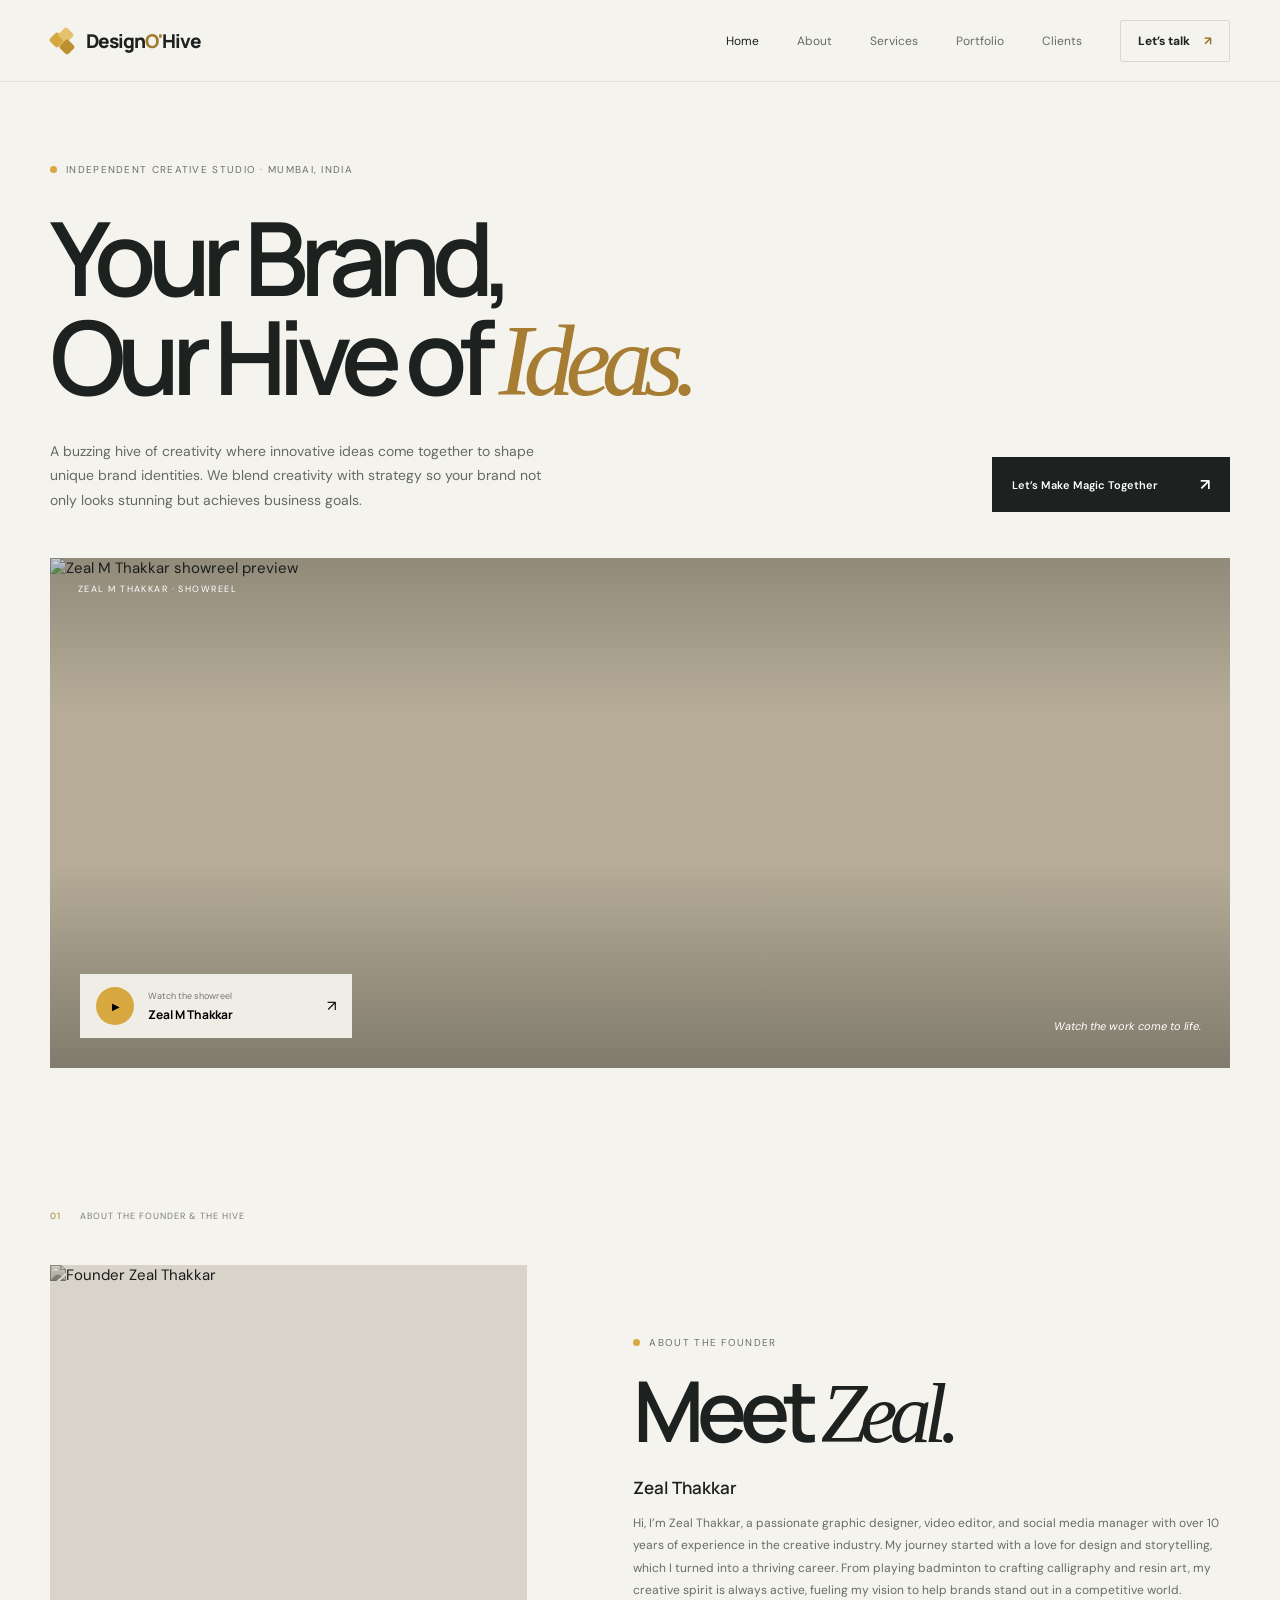
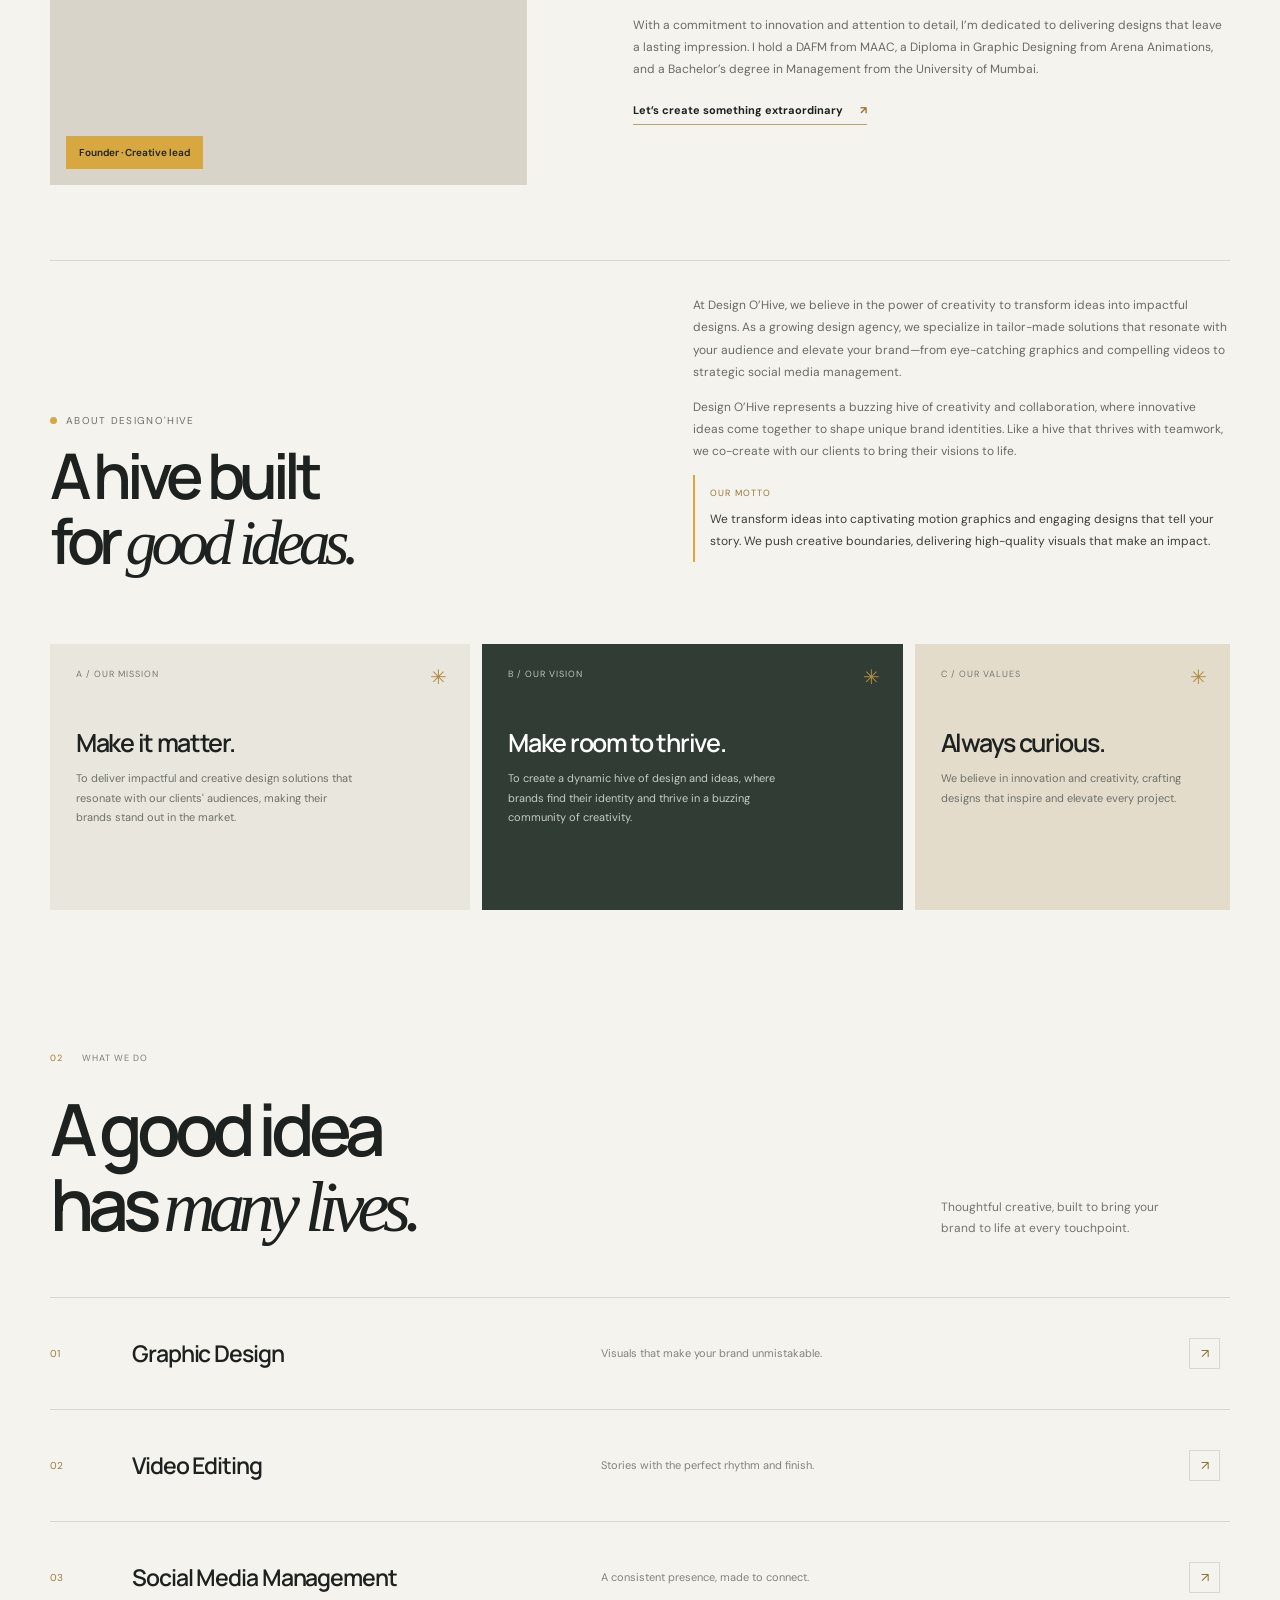
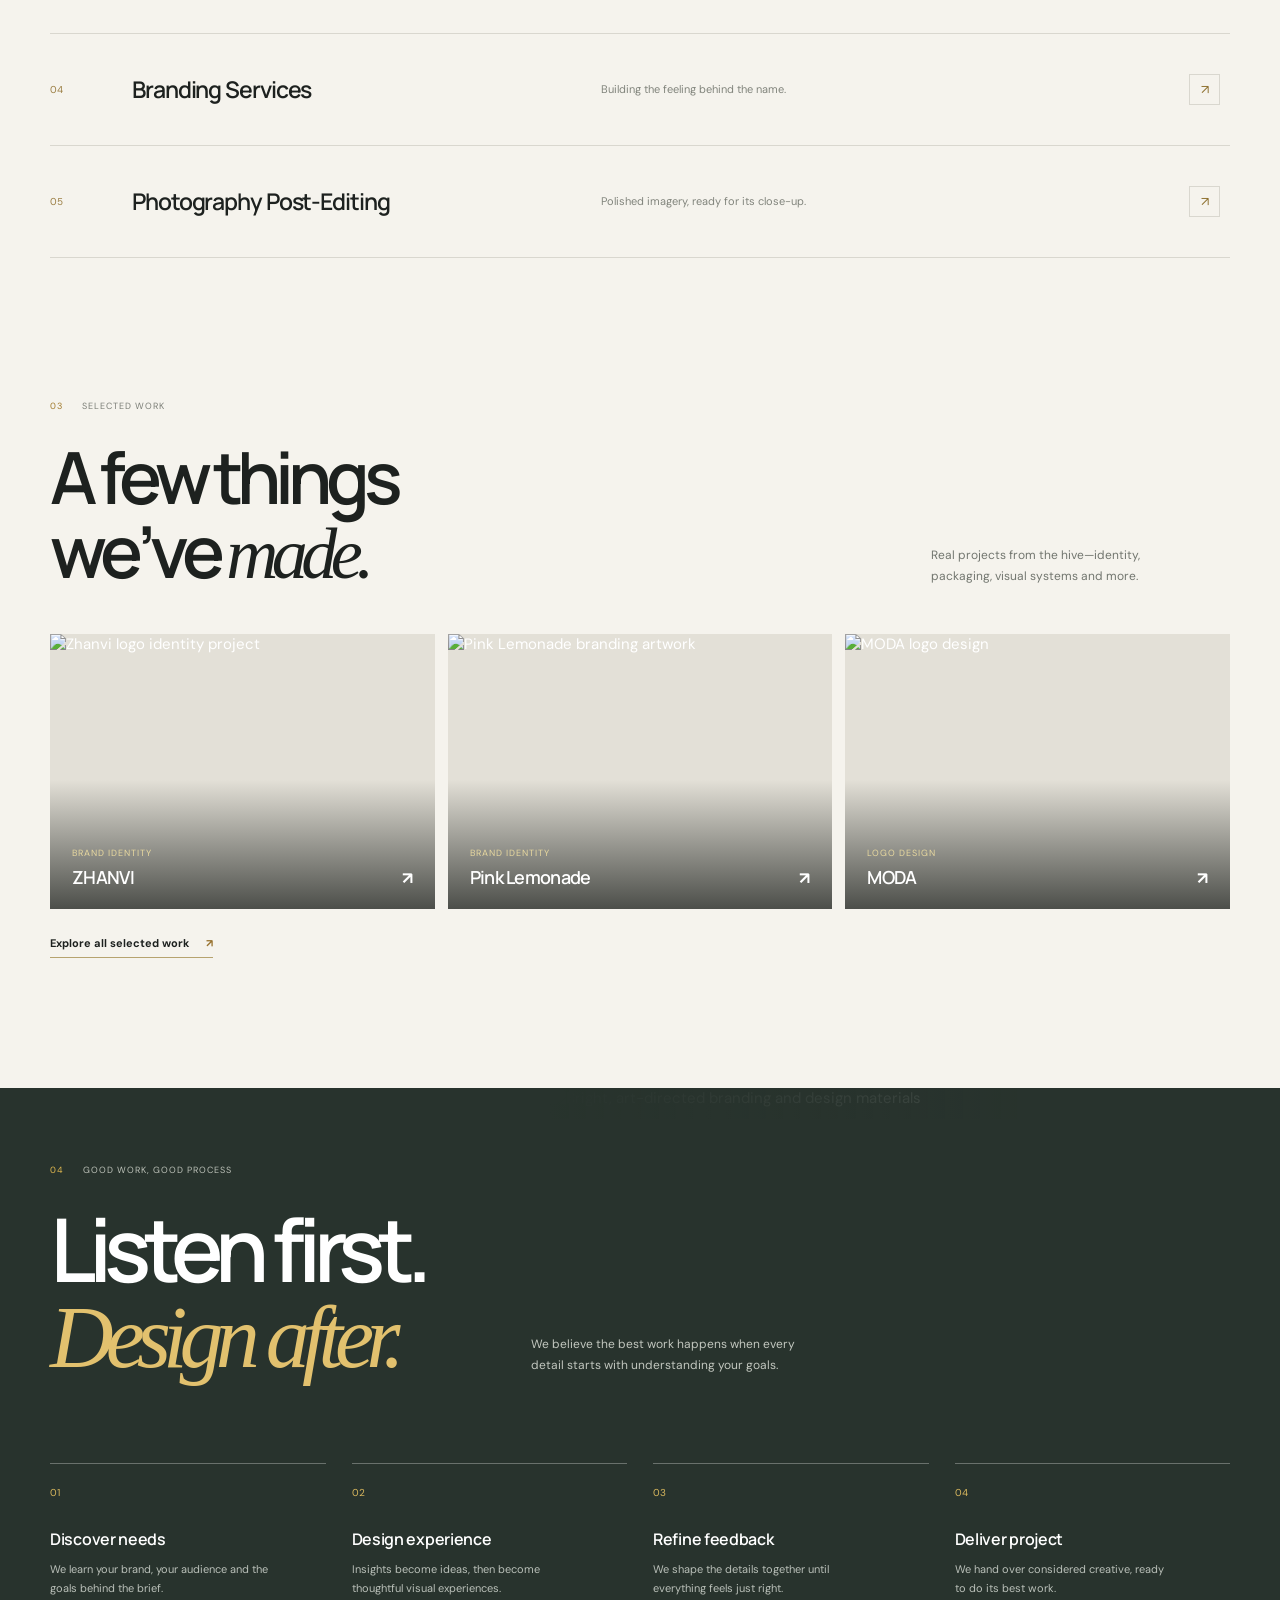
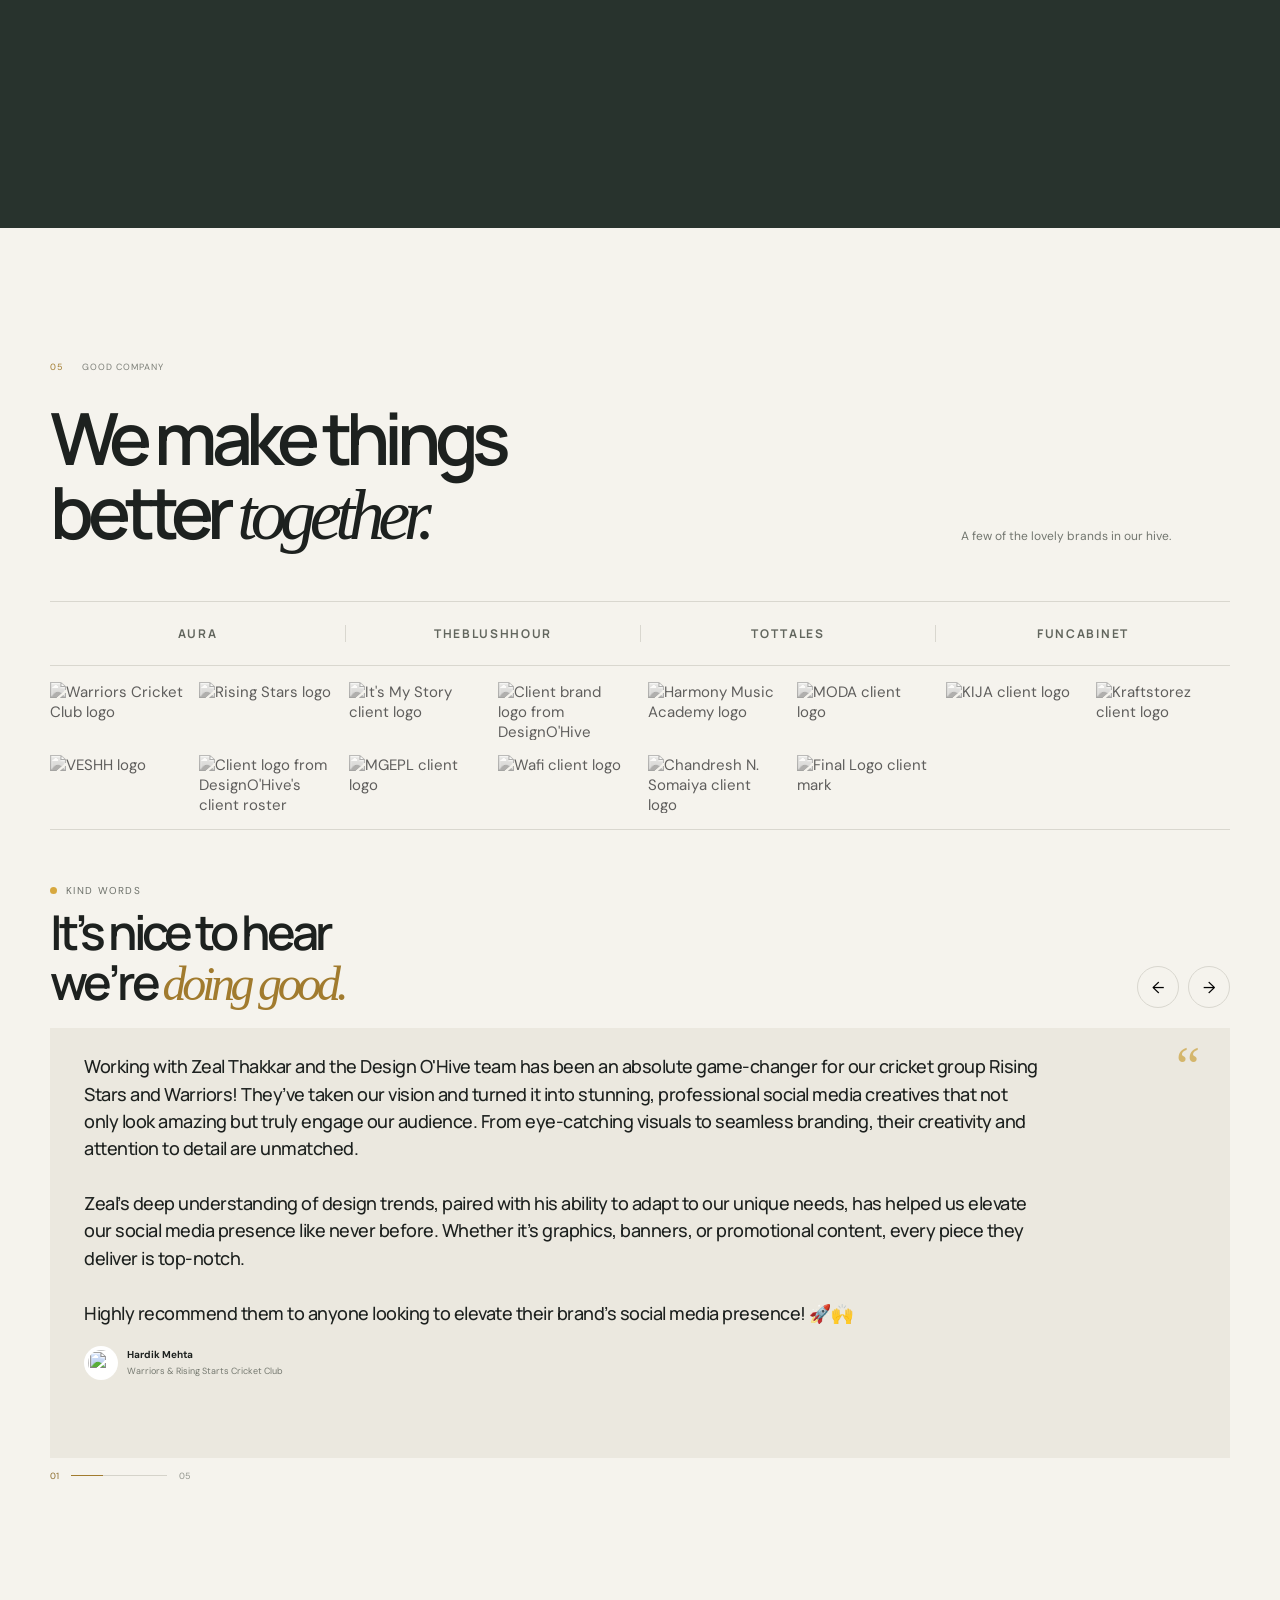
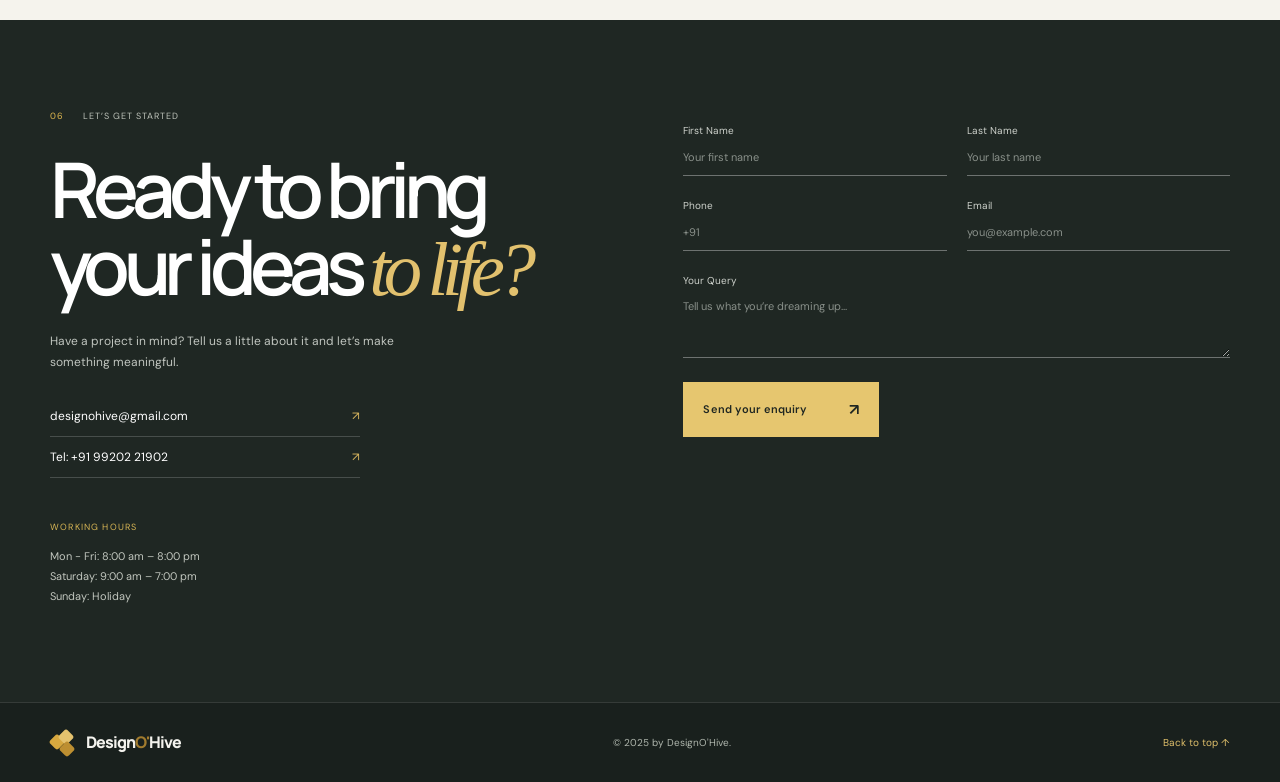
==== index.html @ 172c0bbe "Build Design O'Hive studio website" ====
<!doctype html>
<html lang="en">
  <head>
    <meta charset="UTF-8" />
    <meta name="viewport" content="width=device-width, initial-scale=1.0" />
    <meta name="referrer" content="strict-origin-when-cross-origin" />
    <meta name="theme-color" content="#f5f3ed" />
    <meta name="description" content="DesignO'Hive is a creative studio shaping distinctive brands through thoughtful design, content and strategy." />
    <title>DesignO'Hive — Your Brand, Our Hive of Ideas</title>
    <link rel="preconnect" href="https://fonts.googleapis.com" />
    <link rel="preconnect" href="https://fonts.gstatic.com" crossorigin />
    <link href="https://fonts.googleapis.com/css2?family=DM+Sans:wght@400;500;600;700&family=Manrope:wght@400;500;600;700;800&display=swap" rel="stylesheet" />
    <link rel="stylesheet" href="styles.css" />
  </head>
  <body>
    <header class="site-header" id="top">
      <a class="brand" href="#home" aria-label="Design O'Hive home">
        <span class="brand-mark" aria-hidden="true"><i></i><i></i><i></i></span>
        <span>Design<span class="brand-apostrophe">O'</span>Hive</span>
      </a>
      <button class="menu-toggle" aria-label="Open navigation" aria-expanded="false" aria-controls="main-nav"><span></span><span></span></button>
      <nav id="main-nav" class="main-nav" aria-label="Main navigation">
        <a href="#home" class="nav-link active">Home</a>
        <a href="#about" class="nav-link">About</a>
        <a href="#services" class="nav-link">Services</a>
        <a href="#portfolio" class="nav-link">Portfolio</a>
        <a href="#clients" class="nav-link">Clients</a>
        <a href="#contact" class="nav-contact">Let’s talk <span>↗</span></a>
      </nav>
    </header>

    <main>
      <section class="hero section-wrap" id="home">
        <div class="hero-copy reveal">
          <p class="eyebrow"><span class="eyebrow-dot"></span> Independent creative studio · Mumbai, India</p>
          <h1>Your Brand,<br />Our Hive of <em>Ideas.</em></h1>
          <div class="hero-bottom">
            <p class="hero-description">A buzzing hive of creativity where innovative ideas come together to shape unique brand identities. We blend creativity with strategy so your brand not only looks stunning but achieves business goals.</p>
            <a class="button button-dark" href="#contact">Let’s Make Magic Together <span>↗</span></a>
          </div>
        </div>
        <div class="hero-visual reveal reveal-delay-1">
          <img src="https://i.ytimg.com/vi/6IN0aBBieEo/maxresdefault.jpg" alt="Zeal M Thakkar showreel preview" />
          <div class="visual-scrim"></div>
          <div class="visual-topline"><span>Zeal M Thakkar · Showreel</span></div>
          <button class="showreel-button" type="button" aria-label="Play Zeal M Thakkar showreel">
            <span class="play-icon">▶</span><span class="showreel-copy"><small>Watch the showreel</small><strong>Zeal M Thakkar</strong></span><span class="play-arrow">↗</span>
          </button>
          <span class="visual-caption">Watch the work come to life.</span>
        </div>
      </section>

      <section class="intro section-wrap" id="about">
        <div class="section-kicker reveal"><span>01</span><span>About the founder &amp; the hive</span></div>
        <div class="founder-layout">
          <div class="founder-photo reveal"><img src="https://static.wixstatic.com/media/ac3576_069e6020df214a3b9a5e5e202b16b350~mv2.png/v1/crop/x_76,y_361,w_777,h_748/fill/w_900,h_866,al_c,q_90,enc_avif,quality_auto/bw%20photo%20with%20yellow%20stroke.png" alt="Founder Zeal Thakkar" /><span>Founder · Creative lead</span></div>
          <div class="founder-story reveal reveal-delay-1"><p class="eyebrow"><span class="eyebrow-dot"></span> About the founder</p><h2 class="section-title">Meet <em>Zeal.</em></h2><h3>Zeal Thakkar</h3><p>Hi, I’m Zeal Thakkar, a passionate graphic designer, video editor, and social media manager with over 10 years of experience in the creative industry. My journey started with a love for design and storytelling, which I turned into a thriving career. From playing badminton to crafting calligraphy and resin art, my creative spirit is always active, fueling my vision to help brands stand out in a competitive world.</p><p>With a commitment to innovation and attention to detail, I’m dedicated to delivering designs that leave a lasting impression. I hold a DAFM from MAAC, a Diploma in Graphic Designing from Arena Animations, and a Bachelor’s degree in Management from the University of Mumbai.</p><a class="text-link" href="#contact">Let’s create something extraordinary <span>↗</span></a></div>
        </div>
        <div class="company-intro reveal"><div><p class="eyebrow"><span class="eyebrow-dot"></span> About DesignO'Hive</p><h2 class="section-title">A hive built<br />for <em>good ideas.</em></h2></div><div class="company-copy"><p>At Design O’Hive, we believe in the power of creativity to transform ideas into impactful designs. As a growing design agency, we specialize in tailor-made solutions that resonate with your audience and elevate your brand—from eye-catching graphics and compelling videos to strategic social media management.</p><p>Design O’Hive represents a buzzing hive of creativity and collaboration, where innovative ideas come together to shape unique brand identities. Like a hive that thrives with teamwork, we co-create with our clients to bring their visions to life.</p><p class="company-motto"><span>OUR MOTTO</span>We transform ideas into captivating motion graphics and engaging designs that tell your story. We push creative boundaries, delivering high-quality visuals that make an impact.</p></div></div>
        <div class="manifesto-grid">
          <article class="manifesto-card reveal"><span class="card-index">A / OUR MISSION</span><span class="manifesto-symbol">✳</span><h3>Make it matter.</h3><p>To deliver impactful and creative design solutions that resonate with our clients' audiences, making their brands stand out in the market.</p></article>
          <article class="manifesto-card manifesto-card-dark reveal reveal-delay-1"><span class="card-index">B / OUR VISION</span><span class="manifesto-symbol">✳</span><h3>Make room to thrive.</h3><p>To create a dynamic hive of design and ideas, where brands find their identity and thrive in a buzzing community of creativity.</p></article>
          <article class="manifesto-card values-card reveal reveal-delay-2"><span class="card-index">C / OUR VALUES</span><span class="manifesto-symbol">✳</span><h3>Always curious.</h3><p>We believe in innovation and creativity, crafting designs that inspire and elevate every project.</p></article>
        </div>
      </section>

      <section class="services section-wrap" id="services">
        <div class="section-kicker reveal"><span>02</span><span>What we do</span></div>
        <div class="services-heading reveal"><h2 class="section-title">A good idea<br />has <em>many lives.</em></h2><p>Thoughtful creative, built to bring your brand to life at every touchpoint.</p></div>
        <div class="service-list">
          <article class="service-item reveal" tabindex="0"><span class="service-number">01</span><div class="service-main"><h3>Graphic Design</h3><p>Visuals that make your brand unmistakable.</p><div class="service-details">Logo Design &amp; Animation <b>·</b> Brochure/Flyer Design <b>·</b> Packaging <b>·</b> Business Cards <b>·</b> Digital Deck Design</div></div><span class="service-icon">↗</span></article>
          <article class="service-item reveal" tabindex="0"><span class="service-number">02</span><div class="service-main"><h3>Video Editing</h3><p>Stories with the perfect rhythm and finish.</p><div class="service-details">Professional Reels <b>·</b> Corporate Videos <b>·</b> Event Highlights <b>·</b> Motion Graphics</div></div><span class="service-icon">↗</span></article>
          <article class="service-item reveal" tabindex="0"><span class="service-number">03</span><div class="service-main"><h3>Social Media Management</h3><p>A consistent presence, made to connect.</p><div class="service-details">Content Planning <b>·</b> Post Design <b>·</b> Engagement Strategy <b>·</b> Scheduling &amp; Analytics</div></div><span class="service-icon">↗</span></article>
          <article class="service-item reveal" tabindex="0"><span class="service-number">04</span><div class="service-main"><h3>Branding Services</h3><p>Building the feeling behind the name.</p><div class="service-details">Complete Brand Identity Packages <b>·</b> Rebranding <b>·</b> Brand Guidelines</div></div><span class="service-icon">↗</span></article>
          <article class="service-item reveal" tabindex="0"><span class="service-number">05</span><div class="service-main"><h3>Photography Post-Editing</h3><p>Polished imagery, ready for its close-up.</p><div class="service-details">Color Correction <b>·</b> Basic Retouching &amp; Cleanup</div></div><span class="service-icon">↗</span></article>
        </div>
      </section>

      <section class="portfolio section-wrap" id="portfolio">
        <div class="section-kicker reveal"><span>03</span><span>Selected work</span></div>
        <div class="portfolio-heading reveal"><h2 class="section-title">A few things<br />we’ve <em>made.</em></h2><p>Real projects from the hive—identity, packaging, visual systems and more.</p></div>
        <div class="portfolio-grid portfolio-preview">
          <a class="project-card reveal" href="portfolio.html"><img src="https://static.wixstatic.com/media/ac3576_2ba34066b6514f5eb81527f48b3ca5a1~mv2.png/v1/fit/w_960,h_960,q_90,enc_avif,quality_auto/ac3576_2ba34066b6514f5eb81527f48b3ca5a1~mv2.png" alt="Zhanvi logo identity project"/><span class="project-meta"><span><small>Brand identity</small><strong>ZHANVI</strong></span><b>↗</b></span></a>
          <a class="project-card reveal reveal-delay-1" href="portfolio.html"><img src="https://static.wixstatic.com/media/ac3576_ac6c7f1de0c44d8a83c244c849dc339e~mv2.png/v1/fit/w_960,h_960,q_90,enc_avif,quality_auto/ac3576_ac6c7f1de0c44d8a83c244c849dc339e~mv2.png" alt="Pink Lemonade branding artwork"/><span class="project-meta"><span><small>Brand identity</small><strong>Pink Lemonade</strong></span><b>↗</b></span></a>
          <a class="project-card reveal reveal-delay-2" href="portfolio.html"><img src="https://static.wixstatic.com/media/ac3576_48b64bdf34c84d039026fbceba56db46~mv2.png/v1/fit/w_960,h_960,q_90,enc_avif,quality_auto/ac3576_48b64bdf34c84d039026fbceba56db46~mv2.png" alt="MODA logo design"/><span class="project-meta"><span><small>Logo design</small><strong>MODA</strong></span><b>↗</b></span></a>
        </div>
        <a class="text-link portfolio-link reveal" href="portfolio.html">Explore all selected work <span>↗</span></a>
      </section>

      <section class="process-band">
        <div class="process-image"><img src="https://images.unsplash.com/photo-1558655146-9f40138edfeb?auto=format&fit=crop&w=1800&q=88" alt="Bright, art-directed branding and design materials" /></div>
        <div class="process-content section-wrap">
          <div class="section-kicker section-kicker-light reveal"><span>04</span><span>Good work, good process</span></div>
          <div class="process-heading reveal"><h2>Listen first.<br /><em>Design after.</em></h2><p>We believe the best work happens when every detail starts with understanding your goals.</p></div>
          <div class="process-steps">
            <article class="process-step reveal"><span>01</span><h3>Discover needs</h3><p>We learn your brand, your audience and the goals behind the brief.</p></article>
            <article class="process-step reveal reveal-delay-1"><span>02</span><h3>Design experience</h3><p>Insights become ideas, then become thoughtful visual experiences.</p></article>
            <article class="process-step reveal reveal-delay-2"><span>03</span><h3>Refine feedback</h3><p>We shape the details together until everything feels just right.</p></article>
            <article class="process-step reveal reveal-delay-3"><span>04</span><h3>Deliver project</h3><p>We hand over considered creative, ready to do its best work.</p></article>
          </div>
        </div>
      </section>

      <section class="clients section-wrap" id="clients">
        <div class="section-kicker reveal"><span>05</span><span>Good company</span></div>
        <div class="clients-heading reveal"><h2 class="section-title">We make things<br />better <em>together.</em></h2><p>A few of the lovely brands in our hive.</p></div>
        <div class="client-name-strip" aria-label="Featured clients"><span>AURA</span><span>THEBLUSHHOUR</span><span>TOTTALES</span><span>FUNCABINET</span></div>
        <div class="client-logo-grid" aria-label="Client and partner logos">
          <img src="https://static.wixstatic.com/media/ac3576_4d754b480ea54e679bdf231184188681~mv2.png/v1/fill/w_340,h_340,al_c,q_90/warriors_png%20no%20bg.png" alt="Warriors Cricket Club logo" />
          <img src="https://static.wixstatic.com/media/ac3576_49dfd7fe652b4cf69830bf43bc2848db~mv2.png/v1/fill/w_340,h_340,al_c,q_90/Rising%20Star%20Logo.png" alt="Rising Stars logo" />
          <img src="https://static.wixstatic.com/media/ac3576_848f65744d3a4e94883fbeb9b50a4ca6~mv2.png/v1/fill/w_340,h_340,al_c,q_90/Its-MY-Story-Logo.png" alt="It's My Story client logo" />
          <img src="https://static.wixstatic.com/media/ac3576_cb39c37cd7c7455aa0bca61379d9775d~mv2.png/v1/fill/w_650,h_340,al_c,q_90/last%202-09.png" alt="Client brand logo from DesignO'Hive" />
          <img src="https://static.wixstatic.com/media/ac3576_00f1dbeaef124fb09a8737f3ec9782fc~mv2.png/v1/fill/w_340,h_340,al_c,q_90/HMA%20Logo_.png" alt="Harmony Music Academy logo" />
          <img src="https://static.wixstatic.com/media/ac3576_fd9c1f42d5cb4455b08f95622d41f7ca~mv2.png/v1/fill/w_340,h_340,al_c,q_90/MODA%20Final%20Logo%20png.png" alt="MODA client logo" />
          <img src="https://static.wixstatic.com/media/ac3576_f58757a2e5c940da8931dd15ed928d03~mv2.png/v1/fill/w_340,h_340,al_c,q_90/KiJa-Logo.png" alt="KIJA client logo" />
          <img src="https://static.wixstatic.com/media/ac3576_523f94d6e84c4b23b536991d3ba9474a~mv2.png/v1/fill/w_340,h_340,al_c,q_90/Kraftstorez%20high%20resolution%20logo.png" alt="Kraftstorez client logo" />
          <img src="https://static.wixstatic.com/media/ac3576_7c5ed76cec4c44e99daee15306c5e1a6~mv2.png/v1/fill/w_559,h_293,al_c,q_90/VESHH%20Logo%20Final.png" alt="VESHH logo" />
          <img src="https://static.wixstatic.com/media/ac3576_43b0611383634bb4a2f9187c34584420~mv2.jpg/v1/fill/w_340,h_340,al_c,q_90/Final%20transparent%20with%20name-01.jpg" alt="Client logo from DesignO'Hive's client roster" />
          <img src="https://static.wixstatic.com/media/ac3576_ad9d861aab204361a9e5e755610f3fdc~mv2.png/v1/fill/w_506,h_340,al_c,q_90/mgepl%20logo.png" alt="MGEPL client logo" />
          <img src="https://static.wixstatic.com/media/ac3576_53971109e1e14206b893da5cc99ae3ad~mv2.png/v1/fill/w_340,h_340,al_c,q_90/Wafi%20.png" alt="Wafi client logo" />
          <img src="https://static.wixstatic.com/media/ac3576_fb4c29836bb7446a9ee5959ab310b105~mv2.png/v1/fill/w_340,h_100,al_c,q_90/Chandresh%20N_%20Somaiya%20(4).png" alt="Chandresh N. Somaiya client logo" />
          <img src="https://static.wixstatic.com/media/ac3576_2ba34066b6514f5eb81527f48b3ca5a1~mv2.png/v1/fill/w_340,h_340,al_c,q_90/Final%20Logo%20png.png" alt="Final Logo client mark" />
        </div>
        <div class="testimonial-head reveal"><div><span class="eyebrow"><span class="eyebrow-dot"></span> Kind words</span><h2>It’s nice to hear<br />we’re <em>doing good.</em></h2></div><div class="slider-controls"><button type="button" class="slider-button prev" aria-label="Previous testimonial">←</button><button type="button" class="slider-button next" aria-label="Next testimonial">→</button></div></div>
        <div class="testimonial-window reveal"><div class="testimonial-track">
          <figure class="testimonial"><div class="quote-mark">“</div><blockquote>Working with Zeal Thakkar and the Design O'Hive team has been an absolute game-changer for our cricket group Rising Stars and Warriors! They’ve taken our vision and turned it into stunning, professional social media creatives that not only look amazing but truly engage our audience. From eye-catching visuals to seamless branding, their creativity and attention to detail are unmatched.<br /><br />Zeal’s deep understanding of design trends, paired with his ability to adapt to our unique needs, has helped us elevate our social media presence like never before. Whether it’s graphics, banners, or promotional content, every piece they deliver is top-notch.<br /><br />Highly recommend them to anyone looking to elevate their brand’s social media presence! 🚀🙌</blockquote><figcaption><img class="quote-logo" src="https://static.wixstatic.com/media/ac3576_4d754b480ea54e679bdf231184188681~mv2.png/v1/fill/w_170,h_170,al_c,q_85/warriors_png%20no%20bg.png" alt="" /><span><strong>Hardik Mehta</strong><small>Warriors &amp; Rising Starts Cricket Club</small></span></figcaption></figure>
          <figure class="testimonial"><div class="quote-mark">“</div><blockquote>I’ve had the pleasure of hiring Design O’Hive for several personal and professional projects, including logo design, video editing, and an engagement announcement poster, and the results have always been outstanding! Their attention to detail and personalized approach make each project unique and perfectly tailored to my needs. The team’s friendly and approachable attitude made the entire experience smooth and hassle-free. I look forward to working with them on more projects and highly recommend their services to anyone seeking creative and professional design solutions.</blockquote><figcaption><img class="quote-logo" src="https://static.wixstatic.com/media/ac3576_00f1dbeaef124fb09a8737f3ec9782fc~mv2.png/v1/fill/w_170,h_170,al_c,q_85/HMA%20Logo_.png" alt="" /><span><strong>Nidhi Haria</strong><small>Harmony Music Academy</small></span></figcaption></figure>
          <figure class="testimonial"><div class="quote-mark">“</div><blockquote>Working with Design O’ Hive was an absolute pleasure. From the very beginning, they took the time to understand my vision and the essence of what I wanted my artist logo to represent.<br /><br />The logo they designed wasn’t just a graphic—it felt like a part of my story, perfectly tailored to reflect my creativity &amp; vision. The team at Design O’ Hive was not only professional but also incredibly approachable, patient and open to feedback. They genuinely cared about making sure every detail aligned with my expectations. Their creativity, dedication, and passion for design are truly unmatched.<br /><br />I am deeply grateful for their efforts and wholeheartedly recommend Design O’ Hive to anyone seeking meaningful and innovative designs.<br /><br />Thank you for making my vision a reality!</blockquote><figcaption><img class="quote-logo" src="https://static.wixstatic.com/media/ac3576_f58757a2e5c940da8931dd15ed928d03~mv2.png/v1/fill/w_170,h_170,al_c,q_85/KiJa-Logo.png" alt="" /><span><strong>Aastha</strong><small>KIJA Songs</small></span></figcaption></figure>
          <figure class="testimonial"><div class="quote-mark">“</div><blockquote>I truly appreciate the creativity, dedication, and consistency you bring to our social media presence. Your ability to craft engaging content, stay on top of trends, and maintain our brand’s aesthetic has made a huge impact. The growth in engagement and audience interaction speaks volumes about your efforts. Thank you for your hard work and for always bringing fresh ideas to the table. Your creativity and attention to detail shine through in every post! I love how you bring fresh, unique ideas while keeping our brand identity strong. The way you experiment with trends and engage our audience is fantastic thankyou</blockquote><figcaption><img class="quote-logo" src="https://static.wixstatic.com/media/ac3576_ac6c7f1de0c44d8a83c244c849dc339e~mv2.png/v1/fill/w_170,h_170,al_c,q_85/ac3576_ac6c7f1de0c44d8a83c244c849dc339e~mv2.png" alt="" /><span><strong>Siddhi Shah</strong><small>Pink Lemonade Nails &amp; More</small></span></figcaption></figure>
          <figure class="testimonial"><div class="quote-mark">“</div><blockquote>Zeal is an absolute gem when it comes to design. Her creativity, attention to detail, and ability to bring ideas to life are just next level. She doesn’t just create designs—she crafts visuals that make an impact. Every project she takes on is handled with passion and precision, and it always shows in the final result. Working with her has been a pleasure, and her work speaks for itself. Truly one of the best designers out there!</blockquote><figcaption><img class="quote-logo" src="https://static.wixstatic.com/media/ac3576_ad9d861aab204361a9e5e755610f3fdc~mv2.png/v1/fill/w_170,h_170,al_c,q_85/mgepl%20logo.png" alt="" /><span><strong>Karna Nanda</strong><small>Minimalistic Garments Exports Pvt. Ltd.</small></span></figcaption></figure>
        </div></div>
        <div class="slider-progress"><span class="progress-current">01</span><span class="progress-line"><i></i></span><span>05</span></div>
      </section>

      <section class="contact-section" id="contact">
        <div class="contact-wrap section-wrap">
          <div class="contact-copy reveal"><div class="section-kicker section-kicker-light"><span>06</span><span>Let’s get started</span></div><h2>Ready to bring<br />your ideas <em>to life?</em></h2><p>Have a project in mind? Tell us a little about it and let’s make something meaningful.</p>
            <div class="contact-details"><a href="mailto:designohive@gmail.com">designohive@gmail.com <span>↗</span></a><a href="tel:+919920221902">Tel: +91 99202 21902 <span>↗</span></a></div>
            <div class="hours"><span>WORKING HOURS</span><p>Mon - Fri: 8:00 am – 8:00 pm<br />Saturday: 9:00 am – 7:00 pm<br />Sunday: Holiday</p></div>
          </div>
          <form class="contact-form reveal reveal-delay-1" id="contact-form">
            <div class="form-row"><label>First Name<input name="firstName" autocomplete="given-name" required placeholder="Your first name" /></label><label>Last Name<input name="lastName" autocomplete="family-name" required placeholder="Your last name" /></label></div>
            <div class="form-row"><label>Phone<input name="phone" type="tel" autocomplete="tel" placeholder="+91" /></label><label>Email<input name="email" type="email" autocomplete="email" required placeholder="you@example.com" /></label></div>
            <label>Your Query<textarea name="query" rows="3" required placeholder="Tell us what you’re dreaming up..."></textarea></label>
            <button class="button button-light" type="submit">Send your enquiry <span>↗</span></button><p class="form-note" aria-live="polite">We’ll be in touch soon.</p>
          </form>
        </div>
      </section>
    </main>

    <footer class="site-footer"><a class="brand brand-footer" href="#home"><span class="brand-mark" aria-hidden="true"><i></i><i></i><i></i></span><span>Design<span class="brand-apostrophe">O'</span>Hive</span></a><span>© 2025 by DesignO'Hive.</span><a href="#top">Back to top ↑</a></footer>

    <dialog class="showreel-dialog" aria-labelledby="showreel-title"><button class="dialog-close" aria-label="Close">×</button><div class="showreel-frame" id="showreel-player"><img src="https://i.ytimg.com/vi/6IN0aBBieEo/maxresdefault.jpg" alt="Zeal M Thakkar showreel thumbnail"/></div><p class="eyebrow"><span class="eyebrow-dot"></span> Studio showreel</p><h2 id="showreel-title">Zeal M Thakkar</h2><div class="showreel-actions"><button class="button button-dark showreel-inline-play" type="button"><span>▶ &nbsp; Play showreel here</span></button><a class="showreel-fallback" href="https://www.youtube.com/watch?v=6IN0aBBieEo" target="_blank" rel="noopener">Open on YouTube ↗</a></div><a href="#contact" class="button button-dark dialog-cta">Start a project <span>↗</span></a></dialog>
    <script src="script.js"></script>
  </body>
</html>
---- styles.css ----
:root{--paper:#f5f3ed;--paper-deep:#e9e6dd;--ink:#1d211f;--muted:#777b74;--honey:#d7a83f;--green:#313d34;--line:#d9d7cf;--white:#fffefa;--font-body:'DM Sans',sans-serif;--font-display:'Manrope',sans-serif}*{box-sizing:border-box}html{scroll-behavior:smooth;scroll-padding-top:90px}body{margin:0;background:var(--paper);color:var(--ink);font-family:var(--font-body);font-size:15px;-webkit-font-smoothing:antialiased}img{display:block;width:100%;height:100%;object-fit:cover}a{color:inherit;text-decoration:none}button,input,textarea{font:inherit}.section-wrap{width:min(1320px,calc(100% - 100px));margin-inline:auto}.site-header{height:82px;position:sticky;top:0;z-index:20;padding:0 max(50px,calc((100vw - 1320px)/2));display:flex;align-items:center;justify-content:space-between;background:rgba(245,243,237,.93);backdrop-filter:blur(15px);border-bottom:1px solid rgba(29,33,31,.08)}.brand{display:flex;align-items:center;gap:10px;font:800 19px var(--font-display);letter-spacing:-1px}.brand-apostrophe{color:#a17b2e}.brand-mark{width:26px;height:25px;position:relative;display:inline-block}.brand-mark i{position:absolute;width:12px;height:12px;background:var(--honey);transform:rotate(45deg);border-radius:3px}.brand-mark i:first-child{left:1px;top:6px}.brand-mark i:nth-child(2){left:10px;top:1px;background:#e4c26e}.brand-mark i:nth-child(3){left:11px;top:13px;background:#bd8f31}.main-nav{display:flex;align-items:center;gap:38px}.nav-link{color:#686b66;font-size:12px;transition:color .2s}.nav-link:hover,.nav-link.active{color:var(--ink)}.nav-contact{font-size:12px;font-weight:700;border:1px solid var(--line);padding:12px 17px;border-radius:2px;transition:background .2s,color .2s}.nav-contact:hover{background:var(--ink);color:white}.nav-contact span{margin-left:11px;color:#9a752b}.menu-toggle{display:none}.hero{padding-top:71px;position:relative}.eyebrow{display:flex;align-items:center;gap:9px;font-size:10px;text-transform:uppercase;letter-spacing:.13em;color:#6c7069}.eyebrow-dot{width:7px;height:7px;border-radius:50%;background:var(--honey);display:inline-block}.hero h1,.section-title,.process-heading h2,.testimonial-head h2,.contact-copy h2{font:600 clamp(54px,8vw,108px)/.97 var(--font-display);letter-spacing:-.085em;margin:32px 0 0}.hero h1 em,.section-title em,.process-heading em,.testimonial-head em,.contact-copy h2 em{font-family:Georgia,serif;font-weight:400;letter-spacing:-.09em}.hero h1 em{color:#a67d32}.hero-bottom{display:flex;align-items:flex-end;justify-content:space-between;gap:30px;margin-top:28px}.hero-description{max-width:510px;font-size:14px;line-height:1.75;color:#656a64;margin:0}.button{display:inline-flex;align-items:center;gap:42px;padding:17px 20px;font-size:11px;font-weight:600;letter-spacing:.005em;white-space:nowrap;transition:transform .25s,background .25s}.button:hover{transform:translateY(-3px)}.button span{font-size:16px}.button-dark{background:var(--ink);color:white}.button-dark:hover{background:#38443a}.hero-visual{height:510px;margin-top:46px;position:relative;overflow:hidden;background:#b6ac98}.hero-visual img{object-position:center 58%;filter:saturate(.72)}.visual-scrim{position:absolute;inset:0;background:linear-gradient(180deg,rgba(14,20,16,.22),transparent 30%,transparent 60%,rgba(14,20,16,.32))}.visual-topline{position:absolute;top:25px;left:28px;right:28px;color:white;display:flex;justify-content:space-between;text-transform:uppercase;font-size:9px;letter-spacing:.16em}.showreel-button{position:absolute;left:30px;bottom:30px;border:0;background:rgba(245,243,237,.95);display:flex;align-items:center;gap:14px;padding:13px 16px;min-width:272px;text-align:left;cursor:pointer;transition:transform .2s}.showreel-button:hover{transform:translateY(-3px)}.play-icon{display:grid;place-items:center;width:38px;height:38px;border-radius:50%;background:var(--honey);font-size:10px;padding-left:2px}.showreel-copy{display:grid;gap:4px}.showreel-copy small{font-size:9px;color:#73766e}.showreel-copy strong{font:700 12px var(--font-display)}.play-arrow{margin-left:auto;font-size:15px}.visual-caption{position:absolute;right:29px;bottom:35px;color:white;font-size:11px;font-style:italic}.hero-note{position:absolute;right:0;top:188px;writing-mode:vertical-rl;display:flex;align-items:center;gap:15px;text-transform:uppercase;font-size:9px;letter-spacing:.12em;color:#62665f}.note-line{height:35px;width:1px;background:var(--honey)}.note-index{color:#aaa79b;margin-top:23px}.intro{padding-top:142px;padding-bottom:142px}.section-kicker{display:flex;gap:19px;align-items:center;color:#7b7e77;text-transform:uppercase;letter-spacing:.11em;font-size:9px}.section-kicker span:first-child{color:#a17b2e}.intro-layout{display:grid;grid-template-columns:1.1fr .65fr;gap:10%;align-items:end;margin-top:27px}.section-title{font-size:clamp(42px,6vw,72px);margin:0;line-height:1.03}.intro-copy{padding-bottom:6px}.intro-copy p{font-size:13px;line-height:1.9;color:#686c66;margin:0 0 19px}.text-link{font-size:11px;font-weight:700;border-bottom:1px solid #b6a36f;padding-bottom:7px}.text-link span{margin-left:14px;color:#987330}.manifesto-grid{display:grid;grid-template-columns:1fr 1fr .75fr;gap:12px;margin-top:69px;min-height:266px}.manifesto-card{position:relative;background:#e9e6dd;padding:24px 26px;display:flex;flex-direction:column;align-items:flex-start}.manifesto-card-dark{background:var(--green);color:white}.card-index{font-size:9px;text-transform:uppercase;letter-spacing:.11em;color:#76796f}.manifesto-card-dark .card-index{color:#bdc4bb}.manifesto-symbol{position:absolute;top:20px;right:23px;font-size:20px;color:#b08c43}.manifesto-card h3{font:600 25px var(--font-display);letter-spacing:-1.3px;margin:45px 0 9px}.manifesto-card p{font-size:11px;line-height:1.75;color:#6d716a;margin:0;max-width:285px}.manifesto-card-dark p{color:#c6ccc4}.manifesto-image{min-height:260px;position:relative;overflow:hidden}.manifesto-image img{filter:saturate(.66)}.manifesto-image span{position:absolute;bottom:15px;left:15px;color:white;background:rgba(20,25,21,.75);padding:9px 11px;font-size:9px}.services{padding:0 0 142px}.services-heading,.clients-heading{display:flex;align-items:flex-end;justify-content:space-between;margin-top:28px}.services-heading p,.clients-heading p{max-width:230px;font-size:12px;line-height:1.75;color:#72766f;margin:0 5% 5px 0}.service-list{margin-top:53px;border-top:1px solid var(--line)}.service-item{display:grid;grid-template-columns:62px 1fr 40px;align-items:center;gap:20px;min-height:112px;border-bottom:1px solid var(--line);padding:16px 10px 16px 0;outline:none;transition:padding .25s,background .25s}.service-item:hover,.service-item:focus{padding-left:15px;background:#eeece5}.service-number{font-size:10px;color:#9a7d42}.service-main{display:grid;grid-template-columns:minmax(220px,.8fr) 1fr;gap:22px;align-items:center}.service-main h3{font:600 23px var(--font-display);letter-spacing:-1.1px;margin:0}.service-main p{font-size:11px;color:#81847c;margin:0}.service-details{grid-column:2;font-size:10px;color:#777b73;line-height:1.7;margin-top:-14px;display:none}.service-details b{color:#d0a846;font-weight:400;padding:0 4px}.service-item:hover .service-details,.service-item:focus .service-details{display:block}.service-icon{justify-self:end;width:31px;height:31px;border:1px solid var(--line);display:grid;place-items:center;font-size:13px;color:#8e702f;transition:transform .2s,background .2s}.service-item:hover .service-icon{transform:rotate(45deg);background:#e9e2d1}.process-band{position:relative;background:#28332d;color:white;min-height:740px;overflow:hidden}.process-image{position:absolute;inset:0 0 0 43%;opacity:.19}.process-image:after{content:'';position:absolute;inset:0;background:linear-gradient(90deg,#28332d 0%,rgba(40,51,45,.42) 70%,rgba(40,51,45,.2))}.process-content{position:relative;padding-top:76px;padding-bottom:80px}.section-kicker-light{color:#bdc2b9}.section-kicker-light span:first-child{color:#e0b84f}.process-heading{display:flex;align-items:flex-end;gap:9%;margin:30px 0 82px}.process-heading h2{font-size:clamp(54px,7vw,88px);margin:0}.process-heading h2 em{color:#e2c16e}.process-heading p{font-size:12px;line-height:1.8;color:#c2c7bf;max-width:270px;margin:0 0 4px}.process-steps{display:grid;grid-template-columns:repeat(4,1fr);gap:26px}.process-step{border-top:1px solid rgba(255,255,255,.3);padding-top:17px}.process-step>span{font-size:10px;color:#dbb95e}.process-step h3{font:600 16px var(--font-display);margin:27px 0 10px;letter-spacing:-.3px}.process-step p{font-size:11px;line-height:1.7;color:#bac0b9;max-width:220px;margin:0}.clients{padding-top:133px;padding-bottom:138px}.clients-heading{margin-bottom:49px}.logo-marquee{margin-inline:calc((100vw - min(1320px,100vw - 100px))/ -2);overflow:hidden;border-top:1px solid var(--line);border-bottom:1px solid var(--line);padding:25px 0}.logo-track{display:flex;align-items:center;justify-content:space-around;gap:72px;width:max-content;min-width:100%;animation:marquee 28s linear infinite}.logo-track span{white-space:nowrap;font:700 21px var(--font-display);letter-spacing:.02em;color:#4c504a}.logo-track .wordmark-blush{font:600 14px var(--font-body);letter-spacing:.15em}.logo-track .wordmark-tot{font:800 18px var(--font-display);letter-spacing:.1em}.wordmark-tot span{font:10px var(--font-body);vertical-align:top}.logo-track .wordmark-fun{font-weight:400;letter-spacing:.17em}.logo-track .wordmark-fun span{font-weight:700}.logo-dot{color:#bd8f31}.testimonial-head{display:flex;justify-content:space-between;align-items:flex-end;margin-top:90px;margin-bottom:34px}.testimonial-head h2{font-size:clamp(40px,5vw,60px);margin:15px 0 0;line-height:1.03}.testimonial-head h2 em{color:#a17b2e}.slider-controls{display:flex;gap:9px}.slider-button{width:42px;height:42px;border:1px solid var(--line);border-radius:50%;background:transparent;font-size:16px;cursor:pointer;transition:background .2s,color .2s}.slider-button:hover{background:var(--ink);color:white}.testimonial-window{overflow:hidden}.testimonial-track{display:flex;transition:transform .55s cubic-bezier(.22,.8,.24,1)}.testimonial{margin:0;flex:0 0 100%;min-height:245px;background:#ebe8df;padding:35px 42px;position:relative}.quote-mark{position:absolute;right:43px;top:21px;font:70px Georgia;color:#d4b66c;line-height:1}.testimonial blockquote{max-width:850px;font:500 clamp(17px,2.2vw,24px)/1.55 var(--font-display);letter-spacing:-.5px;margin:0 0 27px;position:relative;z-index:1}.testimonial figcaption{display:flex;align-items:center;gap:11px}.avatar{display:grid;place-items:center;width:34px;height:34px;border-radius:50%;font-size:9px;font-weight:700;color:#333}.avatar-one{background:#d8c49c}.avatar-two{background:#cfb7a7}.avatar-three{background:#bac3b5}.testimonial figcaption strong,.testimonial figcaption small{display:block}.testimonial figcaption strong{font-size:10px}.testimonial figcaption small{font-size:9px;color:#757970;margin-top:4px}.slider-progress{display:flex;align-items:center;gap:12px;margin-top:17px;font-size:9px;color:#92958d}.progress-current{color:#8b6c2b}.progress-line{width:96px;height:1px;background:#d5d3ca}.progress-line i{display:block;width:33.333%;height:1px;background:#a17b2e;transition:width .3s}.contact-section{background:#1f2723;color:white;padding:90px 0 95px}.contact-wrap{display:grid;grid-template-columns:.9fr 1fr;gap:12%;align-items:start}.contact-copy h2{font-size:clamp(48px,6vw,78px);margin:28px 0 22px;line-height:1.01}.contact-copy h2 em{color:#e2c16e}.contact-copy>p{color:#c0c5bf;font-size:12px;line-height:1.75;max-width:355px}.contact-details{display:grid;gap:12px;margin-top:35px}.contact-details a{font-size:12px;border-bottom:1px solid rgba(255,255,255,.18);padding-bottom:12px;max-width:310px}.contact-details a span{color:#d9b65e;float:right}.hours{margin-top:37px}.hours>span{font-size:9px;letter-spacing:.13em;color:#d8b655}.hours p{font-size:11px;line-height:1.85;color:#c1c6be;margin:11px 0 0}.contact-form{padding-top:14px}.contact-form label{display:block;font-size:10px;color:#ced2cc;margin-bottom:23px}.form-row{display:grid;grid-template-columns:1fr 1fr;gap:20px}.contact-form input,.contact-form textarea{display:block;width:100%;border:0;border-bottom:1px solid rgba(255,255,255,.35);padding:12px 0 10px;background:transparent;color:white;border-radius:0;outline:none;font-size:12px;resize:vertical}.contact-form input::placeholder,.contact-form textarea::placeholder{color:#89908a;font-size:11px}.contact-form input:focus,.contact-form textarea:focus{border-color:#e2c16e}.button-light{background:#e6c66f;color:#202722;margin-top:1px;border:0;cursor:pointer}.button-light:hover{background:#f0d88d}.form-note{display:inline-block;font-size:10px;color:#adb5ad;margin-left:13px;opacity:0;transition:opacity .3s}.form-note.visible{opacity:1}.site-footer{min-height:80px;background:#19201d;color:#afb6ad;border-top:1px solid rgba(255,255,255,.12);padding:17px max(50px,calc((100vw - 1320px)/2));display:flex;justify-content:space-between;align-items:center;font-size:10px}.brand-footer{color:#f4f3ee;font-size:16px}.site-footer>a:last-child{color:#e0c06b}.showreel-dialog{border:0;padding:46px;max-width:480px;width:calc(100% - 36px);background:var(--paper);color:var(--ink);text-align:center;box-shadow:0 25px 90px rgba(0,0,0,.3)}.showreel-dialog::backdrop{background:rgba(17,22,19,.75);backdrop-filter:blur(5px)}.dialog-close{position:absolute;right:14px;top:10px;border:0;background:transparent;font-size:25px;cursor:pointer}.dialog-play{display:grid;place-items:center;margin:0 auto 24px;width:64px;height:64px;border-radius:50%;background:#e4c36b}.showreel-dialog .eyebrow{justify-content:center}.showreel-dialog h2{font:700 35px var(--font-display);letter-spacing:-2px;margin:17px 0 10px}.showreel-dialog>p:not(.eyebrow){font-size:12px;line-height:1.7;color:#71756e}.dialog-cta{margin-top:15px}.reveal{opacity:0;transform:translateY(22px);transition:opacity .65s ease,transform .65s cubic-bezier(.2,.7,.2,1)}.reveal.in-view{opacity:1;transform:translateY(0)}.reveal-delay-1{transition-delay:.1s}.reveal-delay-2{transition-delay:.2s}.reveal-delay-3{transition-delay:.3s}@keyframes marquee{to{transform:translateX(-50%)}}@media(prefers-reduced-motion:reduce){html{scroll-behavior:auto}*,*:before,*:after{animation-duration:.01ms!important;animation-iteration-count:1!important;transition-duration:.01ms!important}.reveal{opacity:1;transform:none}}

@media(max-width:850px){.section-wrap{width:calc(100% - 52px)}.site-header{height:72px;padding-inline:26px}.main-nav{gap:22px}.hero{padding-top:56px}.hero h1{font-size:clamp(58px,10vw,86px)}.hero-visual{height:430px}.hero-note{display:none}.intro{padding-top:105px;padding-bottom:105px}.intro-layout{grid-template-columns:1fr .8fr;gap:5%}.manifesto-grid{grid-template-columns:1fr 1fr}.manifesto-image{grid-column:span 2;height:250px}.services{padding-bottom:105px}.process-band{min-height:auto}.process-content{padding-top:65px;padding-bottom:68px}.process-heading{margin-bottom:58px}.process-steps{grid-template-columns:1fr 1fr;row-gap:34px}.clients{padding-top:105px;padding-bottom:105px}.contact-wrap{gap:7%}.contact-section{padding:76px 0}.logo-marquee{margin-inline:-26px}.site-footer{padding-inline:26px}}
@media(max-width:620px){body{font-size:14px}.section-wrap{width:calc(100% - 40px)}.site-header{height:66px;padding-inline:20px}.brand{font-size:17px}.menu-toggle{display:flex;border:0;background:transparent;width:38px;height:38px;flex-direction:column;justify-content:center;gap:6px;align-items:center;cursor:pointer;z-index:2}.menu-toggle span{width:20px;height:1px;background:var(--ink);transition:transform .2s}.menu-toggle[aria-expanded=true] span:first-child{transform:translateY(3.5px) rotate(45deg)}.menu-toggle[aria-expanded=true] span:last-child{transform:translateY(-3.5px) rotate(-45deg)}.main-nav{position:absolute;top:65px;left:0;right:0;background:var(--paper);padding:0 20px;display:flex;flex-direction:column;align-items:stretch;gap:0;max-height:0;overflow:hidden;border-bottom:0;transition:max-height .3s,padding .3s}.main-nav.open{max-height:340px;padding:9px 20px 21px;border-bottom:1px solid var(--line)}.nav-link{padding:14px 0;border-bottom:1px solid var(--line);font-size:13px}.nav-contact{margin-top:15px;align-self:flex-start}.hero{padding-top:49px}.eyebrow{font-size:8px}.hero h1{font-size:clamp(49px,14vw,72px);margin-top:25px}.hero-bottom{display:block;margin-top:19px}.hero-description{font-size:12px;line-height:1.75}.hero-bottom .button{margin-top:20px}.button{padding:15px 16px;gap:25px;font-size:10px}.hero-visual{height:380px;margin-top:31px}.hero-visual img{object-position:58% center}.visual-topline{top:17px;left:17px;right:17px;font-size:8px}.showreel-button{left:14px;bottom:14px;min-width:0;padding:10px 12px;gap:10px}.play-icon{width:32px;height:32px}.visual-caption{right:15px;bottom:22px;font-size:9px;max-width:115px;text-align:right}.intro{padding-top:86px;padding-bottom:84px}.section-title{font-size:clamp(39px,11vw,58px)}.intro-layout{grid-template-columns:1fr;gap:22px;margin-top:25px}.intro-copy p{font-size:12px}.manifesto-grid{grid-template-columns:1fr;gap:9px;margin-top:42px}.manifesto-card{min-height:220px;padding:21px}.manifesto-card h3{margin-top:39px}.manifesto-image{grid-column:auto;height:220px;min-height:0}.services{padding-bottom:86px}.services-heading,.clients-heading{display:block;margin-top:25px}.services-heading p,.clients-heading p{margin:18px 0 0;max-width:300px}.service-list{margin-top:36px}.service-item{grid-template-columns:30px 1fr 32px;gap:10px;min-height:98px;padding-block:13px}.service-number{font-size:9px}.service-main{display:block}.service-main h3{font-size:17px}.service-main p{font-size:10px;margin-top:5px}.service-details{font-size:9px;margin-top:9px;line-height:1.8}.service-item:hover .service-details,.service-item:focus .service-details{display:block}.service-icon{width:28px;height:28px}.process-image{inset:0;opacity:.15}.process-content{padding-top:53px;padding-bottom:54px}.process-heading{display:block;margin:25px 0 47px}.process-heading h2{font-size:clamp(54px,15vw,75px)}.process-heading p{margin-top:18px;font-size:11px}.process-steps{gap:26px 16px}.process-step h3{font-size:14px;margin-top:20px}.process-step p{font-size:10px}.clients{padding-top:84px;padding-bottom:83px}.logo-marquee{margin-inline:-20px;padding-block:21px}.logo-track{gap:42px}.logo-track span{font-size:18px}.logo-track .wordmark-blush{font-size:11px}.testimonial-head{margin-top:63px;margin-bottom:23px}.testimonial-head h2{font-size:42px}.slider-button{width:36px;height:36px}.testimonial{padding:26px 23px;min-height:275px}.testimonial blockquote{font-size:17px;line-height:1.5;padding-right:6px}.quote-mark{right:20px;top:13px;font-size:57px}.contact-section{padding:59px 0 65px}.contact-wrap{grid-template-columns:1fr;gap:46px}.contact-copy h2{font-size:clamp(48px,13vw,65px);margin:24px 0 17px}.contact-copy>p{font-size:11px}.contact-details{margin-top:25px}.hours{margin-top:25px}.contact-form{padding-top:0}.form-row{gap:13px}.contact-form label{font-size:9px;margin-bottom:20px}.contact-form input,.contact-form textarea{font-size:11px}.form-note{display:block;margin:12px 0 0}.site-footer{min-height:110px;padding:20px;display:grid;grid-template-columns:1fr auto;gap:15px;font-size:9px}.brand-footer{grid-column:span 2}.showreel-dialog{padding:38px 25px}.reveal{transition-duration:.5s}}

/* Founder, portfolio and original client artwork */
.founder-layout{display:grid;grid-template-columns:.8fr 1fr;gap:9%;align-items:center;margin-top:43px}.founder-photo{height:520px;position:relative;overflow:hidden;background:#d8d4c9}.founder-photo img{object-position:center 30%;filter:grayscale(1);mix-blend-mode:multiply}.founder-photo>span{position:absolute;left:16px;bottom:16px;background:var(--honey);padding:10px 13px;font-size:10px;font-weight:600}.founder-story .eyebrow{margin-bottom:18px}.founder-story .section-title{font-size:clamp(54px,7vw,84px)}.founder-story h3{font:600 17px var(--font-display);margin:19px 0 13px}.founder-story>p:not(.eyebrow){font-size:12px;line-height:1.85;color:#686c66;margin:0 0 13px}.founder-story .text-link{display:inline-block;margin-top:9px}.company-intro{display:grid;grid-template-columns:1fr 1fr;gap:9%;align-items:end;border-top:1px solid var(--line);margin-top:75px;padding-top:33px}.company-intro .eyebrow{margin:0 0 16px}.company-intro .section-title{font-size:clamp(40px,5vw,63px)}.company-copy p{font-size:12px;line-height:1.85;color:#686c66;margin:0 0 13px}.values-card{background:#e3dccb}.portfolio{padding-bottom:130px}.portfolio-heading{display:flex;justify-content:space-between;align-items:flex-end;margin:28px 0 43px}.portfolio-heading p{max-width:240px;color:#72766f;font-size:12px;line-height:1.75;margin:0 5% 4px 0}.portfolio-grid{display:grid;grid-template-columns:1.2fr .8fr;gap:16px}.project-card{display:block;position:relative;min-height:330px;overflow:hidden;background:#e3e0d7;color:white}.project-feature{grid-row:span 2;min-height:676px}.project-card img{position:absolute;inset:0;transition:transform .55s cubic-bezier(.2,.7,.2,1);object-fit:cover}.project-card:hover img{transform:scale(1.035)}.project-card:after{content:'';position:absolute;inset:0;background:linear-gradient(0deg,rgba(18,22,19,.72),transparent 47%)}.project-meta{position:absolute;z-index:1;bottom:20px;left:22px;right:22px;display:flex;align-items:end;justify-content:space-between}.project-meta small,.project-meta strong{display:block}.project-meta small{font-size:9px;text-transform:uppercase;letter-spacing:.11em;color:#e9d99f;margin-bottom:6px}.project-meta strong{font:600 21px var(--font-display);letter-spacing:-.7px}.project-meta>b{font-size:17px}.portfolio-link{display:inline-block;margin-top:27px}.client-name-strip{display:grid;grid-template-columns:repeat(4,1fr);border-top:1px solid var(--line);border-bottom:1px solid var(--line);padding:23px 0;margin-top:43px}.client-name-strip span{text-align:center;font:700 12px var(--font-display);letter-spacing:.14em;color:#62665e}.client-name-strip span+span{border-left:1px solid var(--line)}.client-logo-grid{display:grid;grid-template-columns:repeat(8,1fr);align-items:center;gap:15px;padding:26px 0;border-bottom:1px solid var(--line)}.client-logo-grid img{width:100%;height:74px;object-fit:contain;filter:grayscale(1);opacity:.7;transition:filter .25s,opacity .25s}.client-logo-grid img:hover{filter:grayscale(0);opacity:1}.showreel-dialog{max-width:850px;padding:42px}.showreel-frame{position:relative;width:100%;aspect-ratio:16/9;margin-bottom:25px;background:#161a17}.showreel-frame iframe{position:absolute;inset:0;width:100%;height:100%;border:0}.showreel-dialog .eyebrow{justify-content:center}.showreel-dialog h2{margin-bottom:0}
.company-motto{border-left:2px solid var(--honey);padding:10px 0 10px 15px!important;color:#3b4039!important}.company-motto span{display:block;font-size:9px;letter-spacing:.13em;color:#967536;margin-bottom:6px}
.portfolio-preview{grid-template-columns:repeat(3,1fr);gap:13px}.portfolio-preview .project-card{min-height:275px}.portfolio-preview .project-meta strong{font-size:18px}.showreel-frame img{position:absolute;inset:0;width:100%;height:100%;object-fit:cover}.showreel-play{position:absolute;inset:0;z-index:1;display:flex;align-items:center;justify-content:center;gap:13px;background:rgba(15,18,16,.18);color:white;font:700 13px var(--font-display);text-shadow:0 1px 5px #000}.showreel-play:before{content:'';width:62px;height:62px;border-radius:50%;background:var(--honey);position:absolute;left:50%;top:50%;transform:translate(-50%,-50%);z-index:-1}.showreel-play{padding-top:2px}.showreel-play span{margin-left:77px}.showreel-play:hover{background:rgba(15,18,16,.34)}.portfolio-page{padding-top:74px;padding-bottom:110px}.portfolio-page-top{display:flex;justify-content:space-between;align-items:center}.portfolio-page-title{font:600 clamp(64px,10vw,124px)/.91 var(--font-display);letter-spacing:-.09em;margin:35px 0 18px}.portfolio-page-title em{font-family:Georgia,serif;font-weight:400;color:#a67d32}.portfolio-page-intro{max-width:390px;color:#686c66;font-size:13px;line-height:1.8;margin:0 0 49px}.portfolio-all{grid-template-columns:1.1fr .9fr .9fr;gap:14px}.portfolio-all .project-card{min-height:340px}.portfolio-all .project-feature{grid-row:span 2;min-height:694px}.portfolio-end{display:flex;align-items:center;justify-content:space-between;border-top:1px solid var(--line);margin-top:38px;padding-top:24px;font-size:12px;color:#686c66}
.showreel-play{display:grid;place-content:center;justify-items:center;gap:12px;padding:0;text-shadow:none}.showreel-play:before{content:none}.showreel-play i{font-style:normal;display:grid;place-items:center;width:62px;height:62px;padding-left:3px;border-radius:50%;background:var(--honey);color:var(--ink);font-size:20px;box-shadow:0 4px 25px #0005}.showreel-play span{margin:0;background:rgba(20,24,21,.78);padding:8px 12px}.showreel-play:hover{background:rgba(15,18,16,.34)}
.testimonial figcaption .quote-logo{width:40px;height:40px;object-fit:contain;border-radius:50%;background:white;padding:4px}
@media(max-width:850px){.founder-layout{gap:6%;grid-template-columns:.8fr 1fr}.founder-photo{height:440px}.company-intro{gap:6%}.client-logo-grid{grid-template-columns:repeat(4,1fr)}.portfolio-grid{gap:11px}.project-card{min-height:270px}.project-feature{min-height:551px}.portfolio-preview{grid-template-columns:repeat(3,1fr)}.portfolio-preview .project-card{min-height:235px}.portfolio-all{grid-template-columns:1fr 1fr}.portfolio-all .project-card,.portfolio-all .project-feature{min-height:350px;grid-row:auto}.portfolio-all .project-feature{grid-column:span 2}}
@media(max-width:620px){.founder-layout{grid-template-columns:1fr;gap:30px;margin-top:28px}.founder-photo{height:380px;max-width:100%}.founder-story .section-title{font-size:64px}.company-intro{grid-template-columns:1fr;gap:20px;margin-top:53px;padding-top:24px}.company-intro .section-title{font-size:48px}.manifesto-grid{grid-template-columns:1fr}.portfolio{padding-bottom:82px}.portfolio-heading{display:block;margin:24px 0 29px}.portfolio-heading p{margin:16px 0 0}.portfolio-grid{grid-template-columns:1fr 1fr;gap:8px}.portfolio-preview{grid-template-columns:1fr 1fr}.portfolio-preview .project-card{min-height:195px}.portfolio-preview .project-card:first-child{grid-column:span 2}.portfolio-all{grid-template-columns:1fr 1fr}.portfolio-all .project-card,.portfolio-all .project-feature{min-height:230px;grid-column:auto}.portfolio-all .project-feature{grid-column:span 2;min-height:280px}.portfolio-page{padding-top:46px;padding-bottom:72px}.portfolio-page-top .text-link{font-size:9px}.portfolio-page-title{font-size:clamp(59px,17vw,84px);margin:28px 0 14px}.portfolio-page-intro{font-size:11px;margin-bottom:31px}.portfolio-end{align-items:flex-start;gap:15px;flex-direction:column}.project-card{min-height:210px}.project-feature{grid-row:auto;min-height:275px;grid-column:span 2}.project-meta{left:12px;right:12px;bottom:12px}.project-meta strong{font-size:15px}.project-meta small{font-size:8px}.client-name-strip{grid-template-columns:1fr 1fr;row-gap:17px;padding:19px 0;margin-top:30px}.client-name-strip span:nth-child(3){border-left:0}.client-name-strip span{font-size:10px}.client-logo-grid{grid-template-columns:repeat(4,1fr);gap:9px;padding:19px 0}.client-logo-grid img{height:55px}.showreel-dialog{padding:35px 18px 25px}.showreel-frame{margin-bottom:19px}.showreel-play{font-size:11px}.showreel-play:before{width:48px;height:48px}.showreel-play span{margin-left:58px}}
.showreel-actions{display:flex;align-items:center;justify-content:center;gap:20px;margin:18px 0 24px}.showreel-inline-play{border:0;cursor:pointer;min-height:45px;padding:0 18px}.showreel-fallback{font-size:11px;color:#686c66;text-decoration:underline;text-underline-offset:4px}.showreel-frame iframe{display:block}.showreel-dialog .dialog-cta{display:table;margin:0 auto}
/* Keep the client stories polished and compact while preserving every full quote. */
.testimonial-head{margin-top:54px;margin-bottom:20px}.testimonial-head h2{font-size:clamp(34px,4vw,48px);margin-top:10px}.testimonial{min-height:0;padding:25px 34px 23px}.testimonial blockquote{max-width:960px;font-size:clamp(14px,1.45vw,18px);line-height:1.52;margin-bottom:19px}.quote-mark{right:30px;top:12px;font-size:54px}.testimonial figcaption{gap:9px}.testimonial figcaption .quote-logo{width:34px;height:34px}.slider-progress{margin-top:12px}.client-logo-grid{padding:16px 0}.client-logo-grid img{height:58px}
@media(max-width:620px){.testimonial-head{margin-top:40px;margin-bottom:16px;align-items:flex-end}.testimonial-head h2{font-size:34px}.testimonial{padding:21px 17px 19px}.testimonial blockquote{font-size:14px;line-height:1.55;margin-bottom:15px;padding-right:0}.quote-mark{right:14px;top:8px;font-size:43px}.testimonial figcaption .quote-logo{width:30px;height:30px}.slider-progress{margin-top:10px}.client-logo-grid{padding:11px 0}.client-logo-grid img{height:48px}}
.showreel-local-note{position:absolute;inset:0;display:grid;place-items:center;padding:30px;color:#f5f3ed;text-align:center;font-size:13px;line-height:1.6;background:radial-gradient(circle at 70% 40%,#37233b,#121412 65%)}
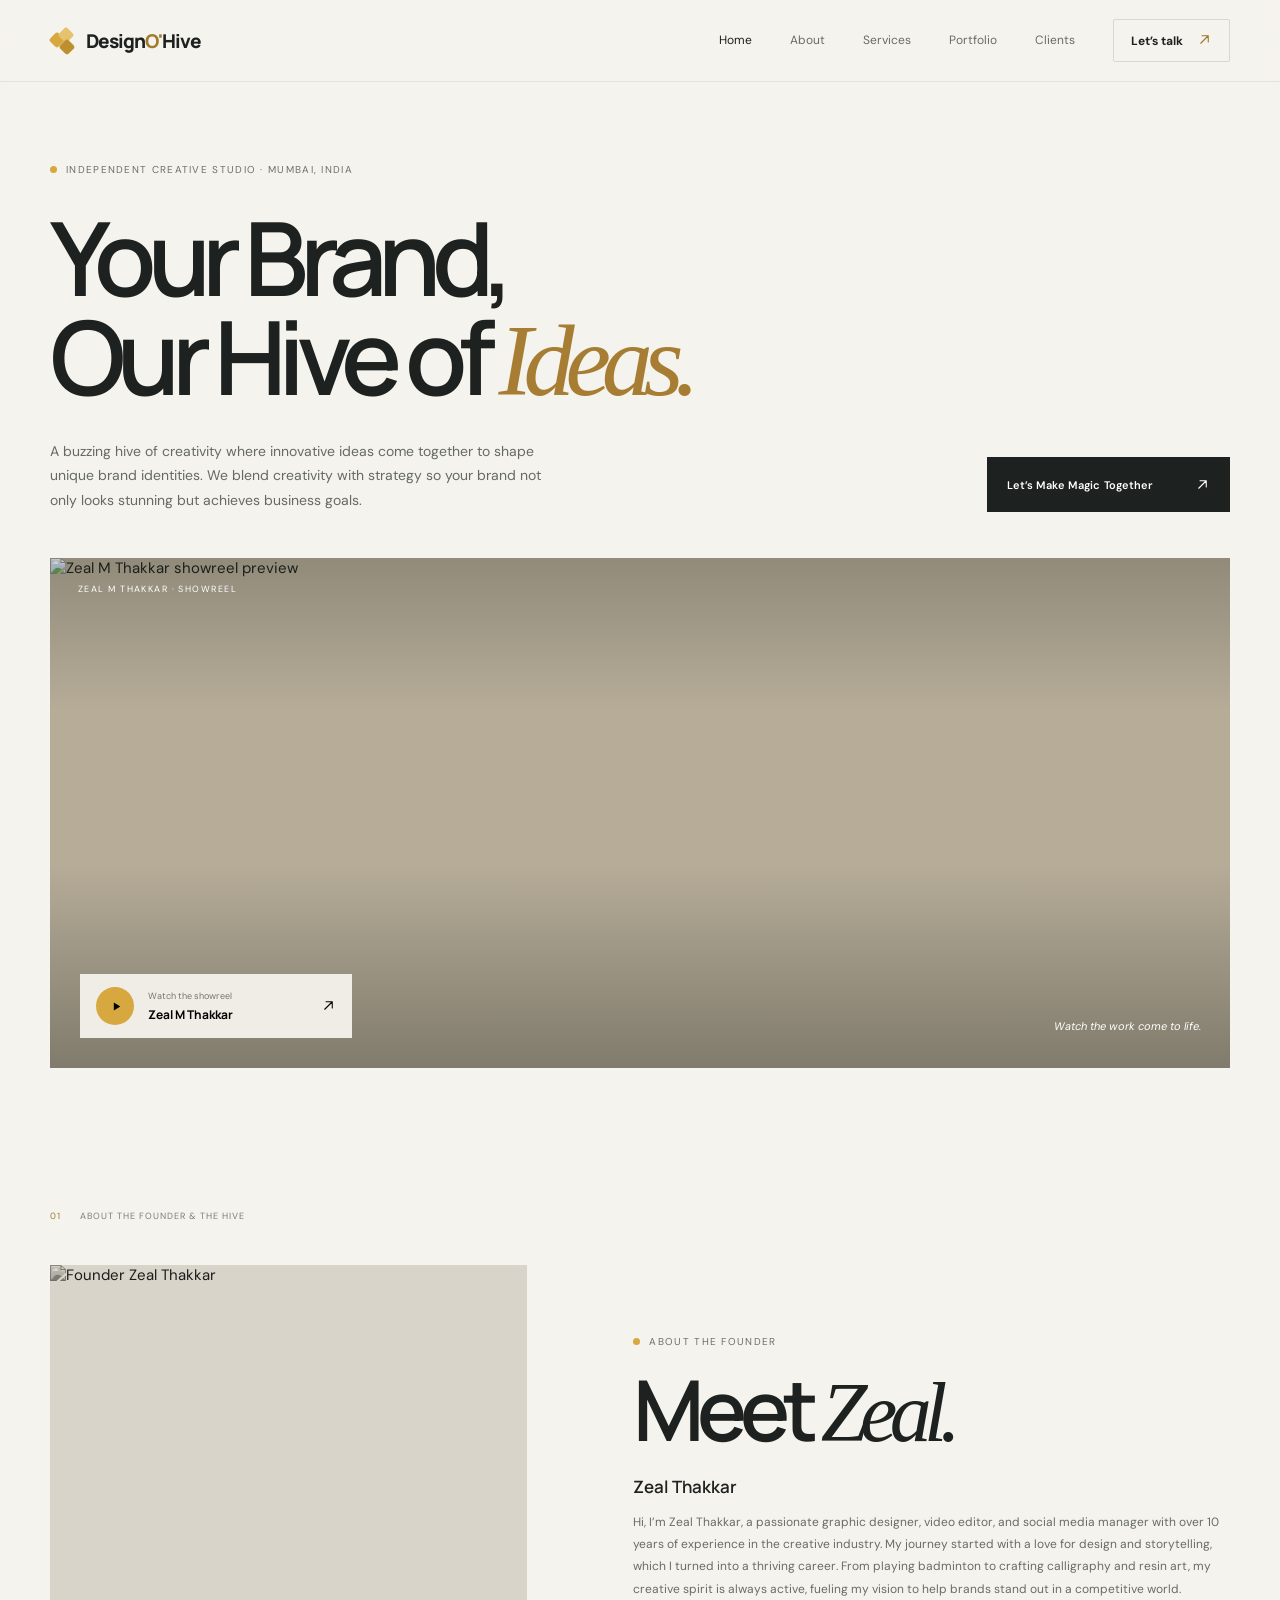
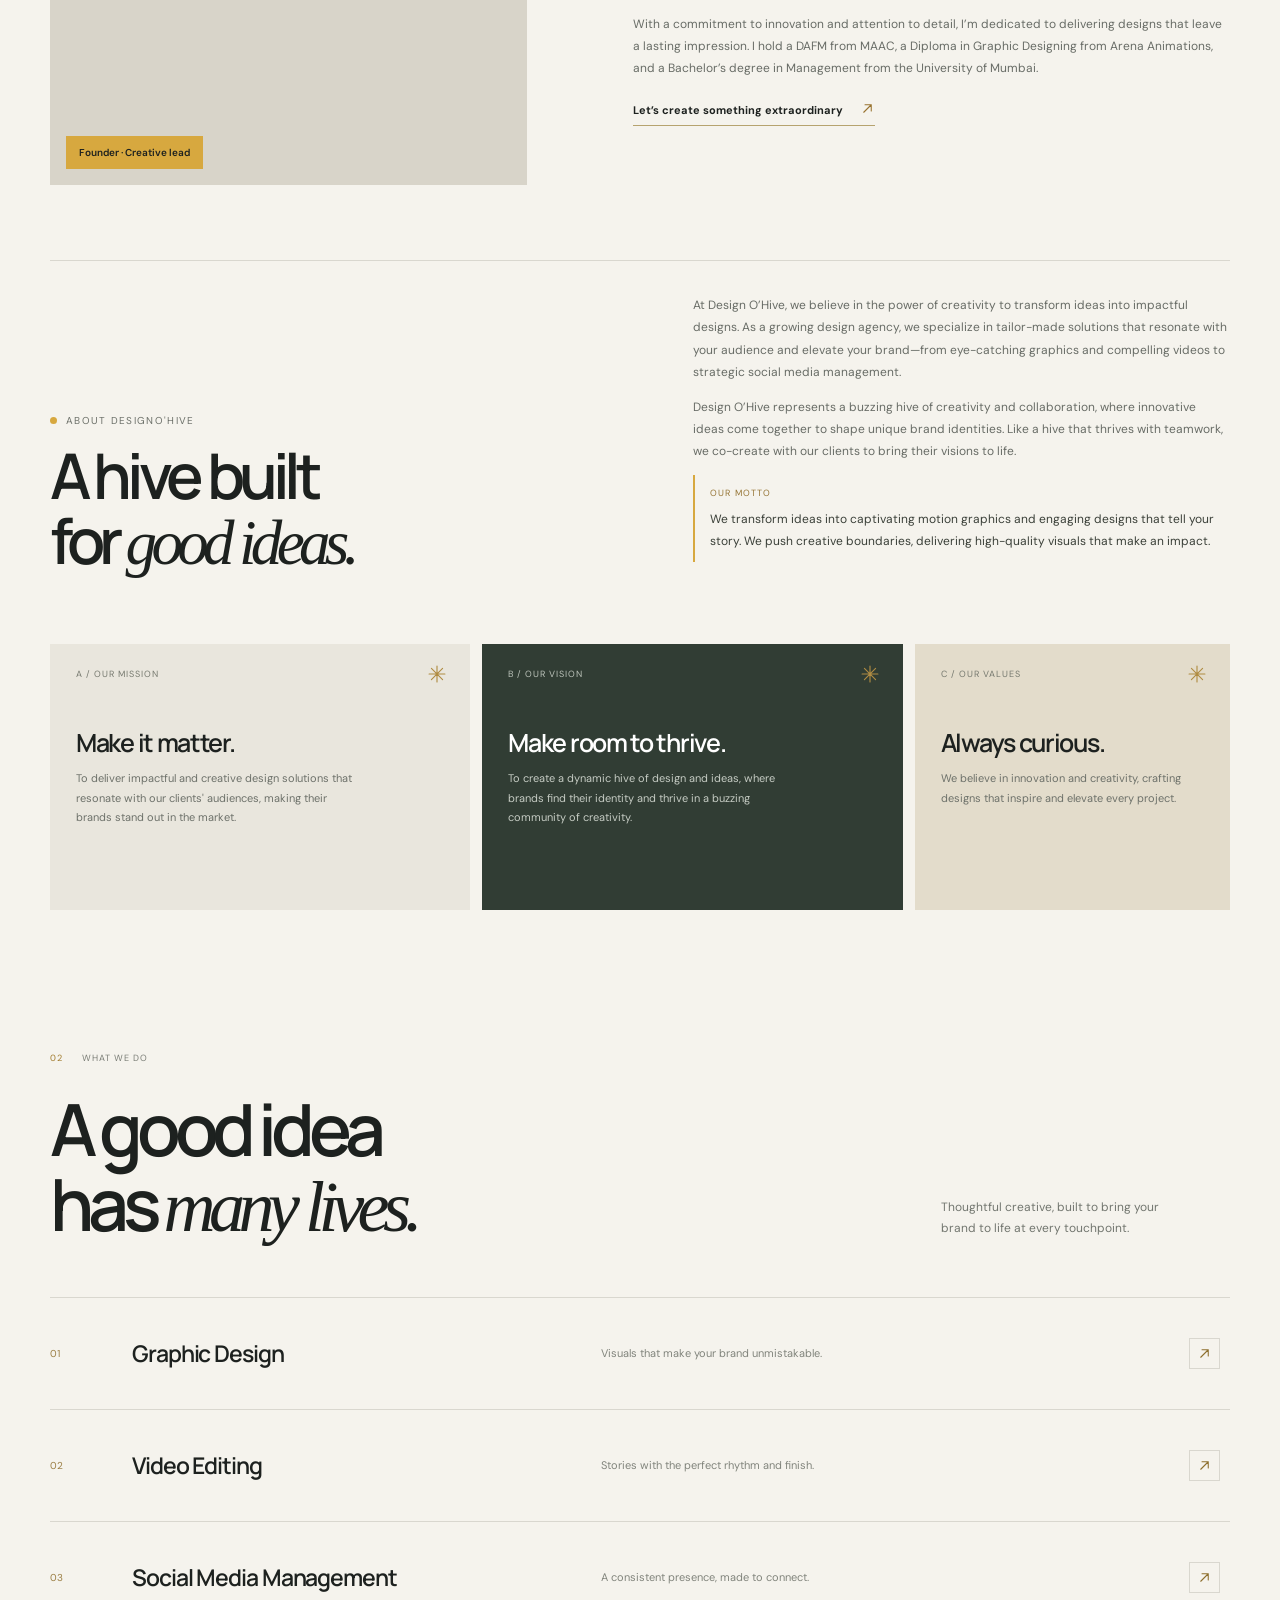
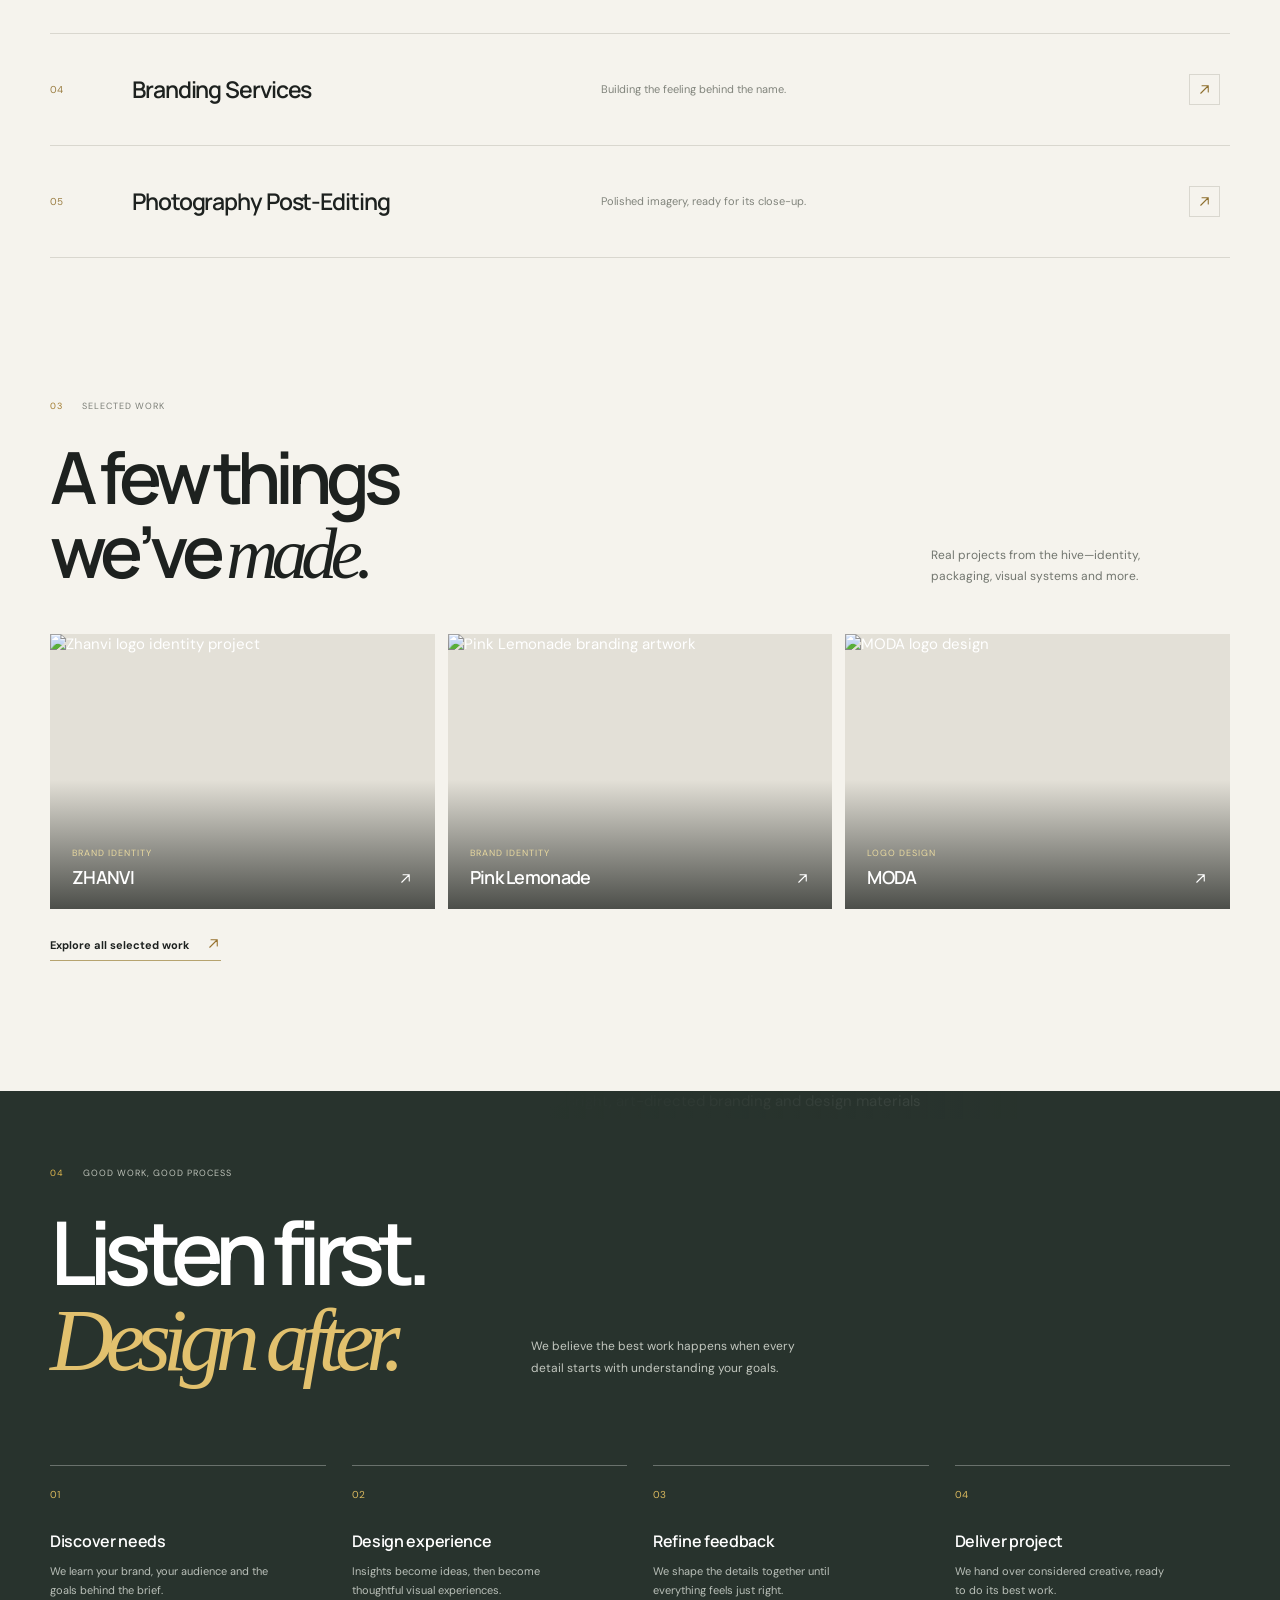
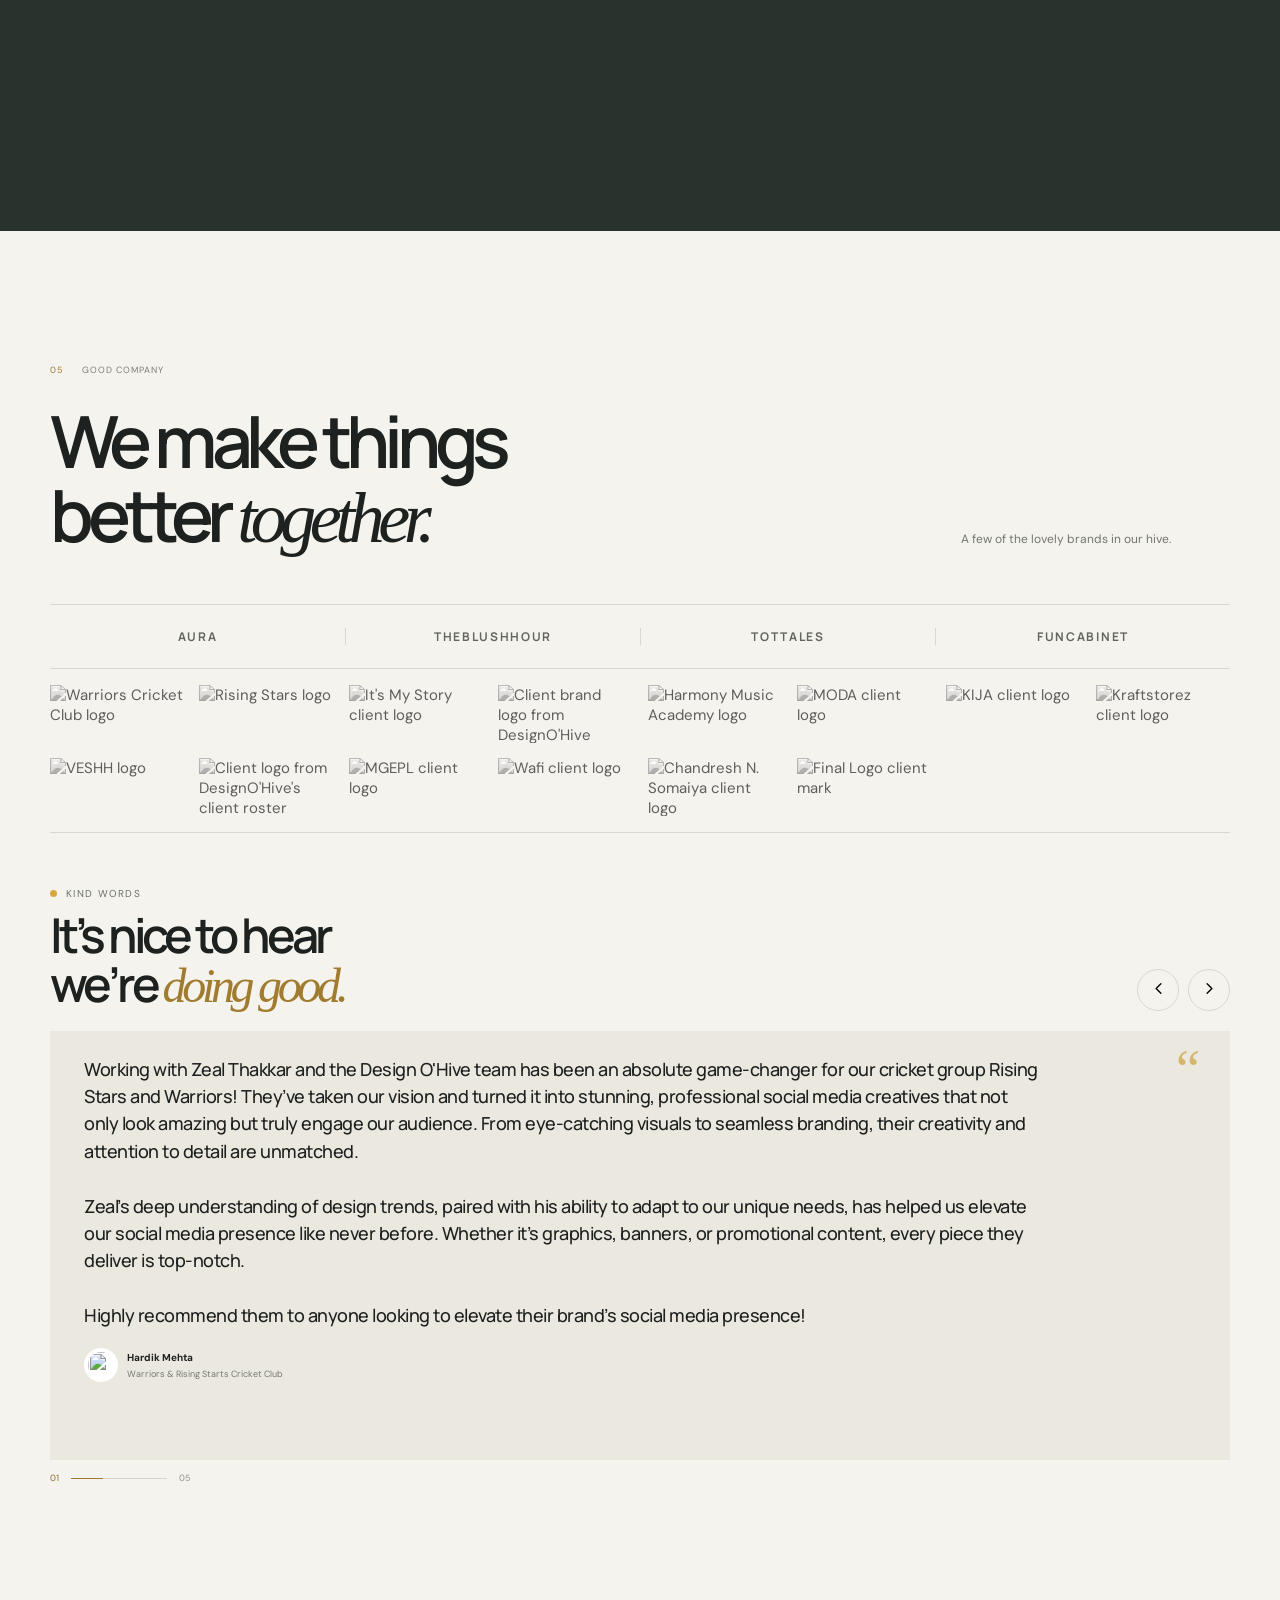
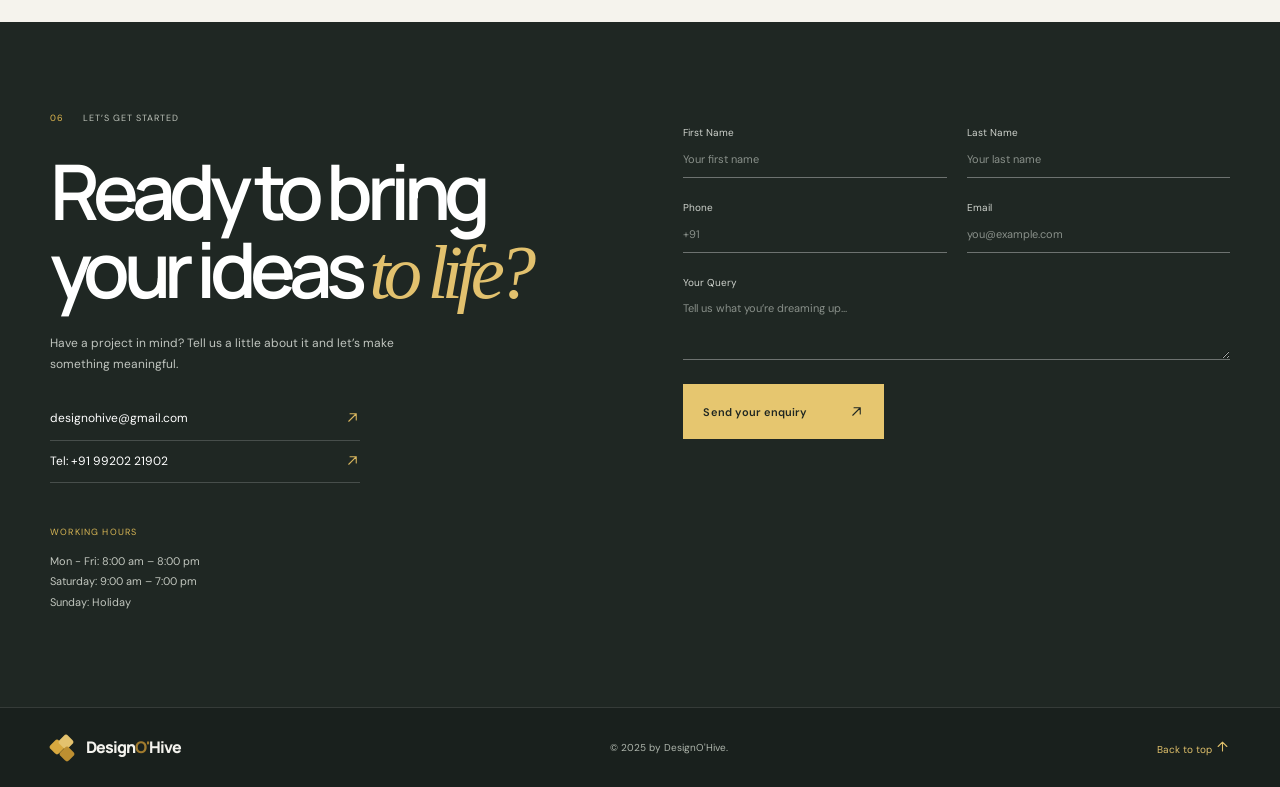
==== commit 37222ab0: "Replace decorative glyphs with responsive SVG icons" ====
--- a/index.html
+++ b/index.html
@@ -25,7 +25,7 @@
         <a href="#services" class="nav-link">Services</a>
         <a href="#portfolio" class="nav-link">Portfolio</a>
         <a href="#clients" class="nav-link">Clients</a>
-        <a href="#contact" class="nav-contact">Let’s talk <span>↗</span></a>
+        <a href="#contact" class="nav-contact">Let’s talk <span><svg class="ui-icon ui-arrow-diagonal" viewBox="0 0 24 24" aria-hidden="true" focusable="false"><path d="M6 18 18 6M8 6h10v10"/></svg></span></a>
       </nav>
     </header>
 
@@ -36,7 +36,7 @@
           <h1>Your Brand,<br />Our Hive of <em>Ideas.</em></h1>
           <div class="hero-bottom">
             <p class="hero-description">A buzzing hive of creativity where innovative ideas come together to shape unique brand identities. We blend creativity with strategy so your brand not only looks stunning but achieves business goals.</p>
-            <a class="button button-dark" href="#contact">Let’s Make Magic Together <span>↗</span></a>
+            <a class="button button-dark" href="#contact">Let’s Make Magic Together <span><svg class="ui-icon ui-arrow-diagonal" viewBox="0 0 24 24" aria-hidden="true" focusable="false"><path d="M6 18 18 6M8 6h10v10"/></svg></span></a>
           </div>
         </div>
         <div class="hero-visual reveal reveal-delay-1">
@@ -44,7 +44,7 @@
           <div class="visual-scrim"></div>
           <div class="visual-topline"><span>Zeal M Thakkar · Showreel</span></div>
           <button class="showreel-button" type="button" aria-label="Play Zeal M Thakkar showreel">
-            <span class="play-icon">▶</span><span class="showreel-copy"><small>Watch the showreel</small><strong>Zeal M Thakkar</strong></span><span class="play-arrow">↗</span>
+            <span class="play-icon"><svg class="ui-icon ui-play" viewBox="0 0 24 24" aria-hidden="true" focusable="false"><path d="M7 4.8v14.4L19 12 7 4.8Z"/></svg></span><span class="showreel-copy"><small>Watch the showreel</small><strong>Zeal M Thakkar</strong></span><span class="play-arrow"><svg class="ui-icon ui-arrow-diagonal" viewBox="0 0 24 24" aria-hidden="true" focusable="false"><path d="M6 18 18 6M8 6h10v10"/></svg></span>
           </button>
           <span class="visual-caption">Watch the work come to life.</span>
         </div>
@@ -54,13 +54,13 @@
         <div class="section-kicker reveal"><span>01</span><span>About the founder &amp; the hive</span></div>
         <div class="founder-layout">
           <div class="founder-photo reveal"><img src="https://static.wixstatic.com/media/ac3576_069e6020df214a3b9a5e5e202b16b350~mv2.png/v1/crop/x_76,y_361,w_777,h_748/fill/w_900,h_866,al_c,q_90,enc_avif,quality_auto/bw%20photo%20with%20yellow%20stroke.png" alt="Founder Zeal Thakkar" /><span>Founder · Creative lead</span></div>
-          <div class="founder-story reveal reveal-delay-1"><p class="eyebrow"><span class="eyebrow-dot"></span> About the founder</p><h2 class="section-title">Meet <em>Zeal.</em></h2><h3>Zeal Thakkar</h3><p>Hi, I’m Zeal Thakkar, a passionate graphic designer, video editor, and social media manager with over 10 years of experience in the creative industry. My journey started with a love for design and storytelling, which I turned into a thriving career. From playing badminton to crafting calligraphy and resin art, my creative spirit is always active, fueling my vision to help brands stand out in a competitive world.</p><p>With a commitment to innovation and attention to detail, I’m dedicated to delivering designs that leave a lasting impression. I hold a DAFM from MAAC, a Diploma in Graphic Designing from Arena Animations, and a Bachelor’s degree in Management from the University of Mumbai.</p><a class="text-link" href="#contact">Let’s create something extraordinary <span>↗</span></a></div>
+          <div class="founder-story reveal reveal-delay-1"><p class="eyebrow"><span class="eyebrow-dot"></span> About the founder</p><h2 class="section-title">Meet <em>Zeal.</em></h2><h3>Zeal Thakkar</h3><p>Hi, I’m Zeal Thakkar, a passionate graphic designer, video editor, and social media manager with over 10 years of experience in the creative industry. My journey started with a love for design and storytelling, which I turned into a thriving career. From playing badminton to crafting calligraphy and resin art, my creative spirit is always active, fueling my vision to help brands stand out in a competitive world.</p><p>With a commitment to innovation and attention to detail, I’m dedicated to delivering designs that leave a lasting impression. I hold a DAFM from MAAC, a Diploma in Graphic Designing from Arena Animations, and a Bachelor’s degree in Management from the University of Mumbai.</p><a class="text-link" href="#contact">Let’s create something extraordinary <span><svg class="ui-icon ui-arrow-diagonal" viewBox="0 0 24 24" aria-hidden="true" focusable="false"><path d="M6 18 18 6M8 6h10v10"/></svg></span></a></div>
         </div>
         <div class="company-intro reveal"><div><p class="eyebrow"><span class="eyebrow-dot"></span> About DesignO'Hive</p><h2 class="section-title">A hive built<br />for <em>good ideas.</em></h2></div><div class="company-copy"><p>At Design O’Hive, we believe in the power of creativity to transform ideas into impactful designs. As a growing design agency, we specialize in tailor-made solutions that resonate with your audience and elevate your brand—from eye-catching graphics and compelling videos to strategic social media management.</p><p>Design O’Hive represents a buzzing hive of creativity and collaboration, where innovative ideas come together to shape unique brand identities. Like a hive that thrives with teamwork, we co-create with our clients to bring their visions to life.</p><p class="company-motto"><span>OUR MOTTO</span>We transform ideas into captivating motion graphics and engaging designs that tell your story. We push creative boundaries, delivering high-quality visuals that make an impact.</p></div></div>
         <div class="manifesto-grid">
-          <article class="manifesto-card reveal"><span class="card-index">A / OUR MISSION</span><span class="manifesto-symbol">✳</span><h3>Make it matter.</h3><p>To deliver impactful and creative design solutions that resonate with our clients' audiences, making their brands stand out in the market.</p></article>
-          <article class="manifesto-card manifesto-card-dark reveal reveal-delay-1"><span class="card-index">B / OUR VISION</span><span class="manifesto-symbol">✳</span><h3>Make room to thrive.</h3><p>To create a dynamic hive of design and ideas, where brands find their identity and thrive in a buzzing community of creativity.</p></article>
-          <article class="manifesto-card values-card reveal reveal-delay-2"><span class="card-index">C / OUR VALUES</span><span class="manifesto-symbol">✳</span><h3>Always curious.</h3><p>We believe in innovation and creativity, crafting designs that inspire and elevate every project.</p></article>
+          <article class="manifesto-card reveal"><span class="card-index">A / OUR MISSION</span><span class="manifesto-symbol"><svg class="ui-icon ui-spark" viewBox="0 0 24 24" aria-hidden="true" focusable="false"><path d="M12 2.5v19M2.5 12h19M5.3 5.3l13.4 13.4M18.7 5.3 5.3 18.7"/></svg></span><h3>Make it matter.</h3><p>To deliver impactful and creative design solutions that resonate with our clients' audiences, making their brands stand out in the market.</p></article>
+          <article class="manifesto-card manifesto-card-dark reveal reveal-delay-1"><span class="card-index">B / OUR VISION</span><span class="manifesto-symbol"><svg class="ui-icon ui-spark" viewBox="0 0 24 24" aria-hidden="true" focusable="false"><path d="M12 2.5v19M2.5 12h19M5.3 5.3l13.4 13.4M18.7 5.3 5.3 18.7"/></svg></span><h3>Make room to thrive.</h3><p>To create a dynamic hive of design and ideas, where brands find their identity and thrive in a buzzing community of creativity.</p></article>
+          <article class="manifesto-card values-card reveal reveal-delay-2"><span class="card-index">C / OUR VALUES</span><span class="manifesto-symbol"><svg class="ui-icon ui-spark" viewBox="0 0 24 24" aria-hidden="true" focusable="false"><path d="M12 2.5v19M2.5 12h19M5.3 5.3l13.4 13.4M18.7 5.3 5.3 18.7"/></svg></span><h3>Always curious.</h3><p>We believe in innovation and creativity, crafting designs that inspire and elevate every project.</p></article>
         </div>
       </section>
 
@@ -68,11 +68,11 @@
         <div class="section-kicker reveal"><span>02</span><span>What we do</span></div>
         <div class="services-heading reveal"><h2 class="section-title">A good idea<br />has <em>many lives.</em></h2><p>Thoughtful creative, built to bring your brand to life at every touchpoint.</p></div>
         <div class="service-list">
-          <article class="service-item reveal" tabindex="0"><span class="service-number">01</span><div class="service-main"><h3>Graphic Design</h3><p>Visuals that make your brand unmistakable.</p><div class="service-details">Logo Design &amp; Animation <b>·</b> Brochure/Flyer Design <b>·</b> Packaging <b>·</b> Business Cards <b>·</b> Digital Deck Design</div></div><span class="service-icon">↗</span></article>
-          <article class="service-item reveal" tabindex="0"><span class="service-number">02</span><div class="service-main"><h3>Video Editing</h3><p>Stories with the perfect rhythm and finish.</p><div class="service-details">Professional Reels <b>·</b> Corporate Videos <b>·</b> Event Highlights <b>·</b> Motion Graphics</div></div><span class="service-icon">↗</span></article>
-          <article class="service-item reveal" tabindex="0"><span class="service-number">03</span><div class="service-main"><h3>Social Media Management</h3><p>A consistent presence, made to connect.</p><div class="service-details">Content Planning <b>·</b> Post Design <b>·</b> Engagement Strategy <b>·</b> Scheduling &amp; Analytics</div></div><span class="service-icon">↗</span></article>
-          <article class="service-item reveal" tabindex="0"><span class="service-number">04</span><div class="service-main"><h3>Branding Services</h3><p>Building the feeling behind the name.</p><div class="service-details">Complete Brand Identity Packages <b>·</b> Rebranding <b>·</b> Brand Guidelines</div></div><span class="service-icon">↗</span></article>
-          <article class="service-item reveal" tabindex="0"><span class="service-number">05</span><div class="service-main"><h3>Photography Post-Editing</h3><p>Polished imagery, ready for its close-up.</p><div class="service-details">Color Correction <b>·</b> Basic Retouching &amp; Cleanup</div></div><span class="service-icon">↗</span></article>
+          <article class="service-item reveal" tabindex="0"><span class="service-number">01</span><div class="service-main"><h3>Graphic Design</h3><p>Visuals that make your brand unmistakable.</p><div class="service-details">Logo Design &amp; Animation <b>·</b> Brochure/Flyer Design <b>·</b> Packaging <b>·</b> Business Cards <b>·</b> Digital Deck Design</div></div><span class="service-icon"><svg class="ui-icon ui-arrow-diagonal" viewBox="0 0 24 24" aria-hidden="true" focusable="false"><path d="M6 18 18 6M8 6h10v10"/></svg></span></article>
+          <article class="service-item reveal" tabindex="0"><span class="service-number">02</span><div class="service-main"><h3>Video Editing</h3><p>Stories with the perfect rhythm and finish.</p><div class="service-details">Professional Reels <b>·</b> Corporate Videos <b>·</b> Event Highlights <b>·</b> Motion Graphics</div></div><span class="service-icon"><svg class="ui-icon ui-arrow-diagonal" viewBox="0 0 24 24" aria-hidden="true" focusable="false"><path d="M6 18 18 6M8 6h10v10"/></svg></span></article>
+          <article class="service-item reveal" tabindex="0"><span class="service-number">03</span><div class="service-main"><h3>Social Media Management</h3><p>A consistent presence, made to connect.</p><div class="service-details">Content Planning <b>·</b> Post Design <b>·</b> Engagement Strategy <b>·</b> Scheduling &amp; Analytics</div></div><span class="service-icon"><svg class="ui-icon ui-arrow-diagonal" viewBox="0 0 24 24" aria-hidden="true" focusable="false"><path d="M6 18 18 6M8 6h10v10"/></svg></span></article>
+          <article class="service-item reveal" tabindex="0"><span class="service-number">04</span><div class="service-main"><h3>Branding Services</h3><p>Building the feeling behind the name.</p><div class="service-details">Complete Brand Identity Packages <b>·</b> Rebranding <b>·</b> Brand Guidelines</div></div><span class="service-icon"><svg class="ui-icon ui-arrow-diagonal" viewBox="0 0 24 24" aria-hidden="true" focusable="false"><path d="M6 18 18 6M8 6h10v10"/></svg></span></article>
+          <article class="service-item reveal" tabindex="0"><span class="service-number">05</span><div class="service-main"><h3>Photography Post-Editing</h3><p>Polished imagery, ready for its close-up.</p><div class="service-details">Color Correction <b>·</b> Basic Retouching &amp; Cleanup</div></div><span class="service-icon"><svg class="ui-icon ui-arrow-diagonal" viewBox="0 0 24 24" aria-hidden="true" focusable="false"><path d="M6 18 18 6M8 6h10v10"/></svg></span></article>
         </div>
       </section>
 
@@ -80,11 +80,11 @@
         <div class="section-kicker reveal"><span>03</span><span>Selected work</span></div>
         <div class="portfolio-heading reveal"><h2 class="section-title">A few things<br />we’ve <em>made.</em></h2><p>Real projects from the hive—identity, packaging, visual systems and more.</p></div>
         <div class="portfolio-grid portfolio-preview">
-          <a class="project-card reveal" href="portfolio.html"><img src="https://static.wixstatic.com/media/ac3576_2ba34066b6514f5eb81527f48b3ca5a1~mv2.png/v1/fit/w_960,h_960,q_90,enc_avif,quality_auto/ac3576_2ba34066b6514f5eb81527f48b3ca5a1~mv2.png" alt="Zhanvi logo identity project"/><span class="project-meta"><span><small>Brand identity</small><strong>ZHANVI</strong></span><b>↗</b></span></a>
-          <a class="project-card reveal reveal-delay-1" href="portfolio.html"><img src="https://static.wixstatic.com/media/ac3576_ac6c7f1de0c44d8a83c244c849dc339e~mv2.png/v1/fit/w_960,h_960,q_90,enc_avif,quality_auto/ac3576_ac6c7f1de0c44d8a83c244c849dc339e~mv2.png" alt="Pink Lemonade branding artwork"/><span class="project-meta"><span><small>Brand identity</small><strong>Pink Lemonade</strong></span><b>↗</b></span></a>
-          <a class="project-card reveal reveal-delay-2" href="portfolio.html"><img src="https://static.wixstatic.com/media/ac3576_48b64bdf34c84d039026fbceba56db46~mv2.png/v1/fit/w_960,h_960,q_90,enc_avif,quality_auto/ac3576_48b64bdf34c84d039026fbceba56db46~mv2.png" alt="MODA logo design"/><span class="project-meta"><span><small>Logo design</small><strong>MODA</strong></span><b>↗</b></span></a>
+          <a class="project-card reveal" href="portfolio.html"><img src="https://static.wixstatic.com/media/ac3576_2ba34066b6514f5eb81527f48b3ca5a1~mv2.png/v1/fit/w_960,h_960,q_90,enc_avif,quality_auto/ac3576_2ba34066b6514f5eb81527f48b3ca5a1~mv2.png" alt="Zhanvi logo identity project"/><span class="project-meta"><span><small>Brand identity</small><strong>ZHANVI</strong></span><b><svg class="ui-icon ui-arrow-diagonal" viewBox="0 0 24 24" aria-hidden="true" focusable="false"><path d="M6 18 18 6M8 6h10v10"/></svg></b></span></a>
+          <a class="project-card reveal reveal-delay-1" href="portfolio.html"><img src="https://static.wixstatic.com/media/ac3576_ac6c7f1de0c44d8a83c244c849dc339e~mv2.png/v1/fit/w_960,h_960,q_90,enc_avif,quality_auto/ac3576_ac6c7f1de0c44d8a83c244c849dc339e~mv2.png" alt="Pink Lemonade branding artwork"/><span class="project-meta"><span><small>Brand identity</small><strong>Pink Lemonade</strong></span><b><svg class="ui-icon ui-arrow-diagonal" viewBox="0 0 24 24" aria-hidden="true" focusable="false"><path d="M6 18 18 6M8 6h10v10"/></svg></b></span></a>
+          <a class="project-card reveal reveal-delay-2" href="portfolio.html"><img src="https://static.wixstatic.com/media/ac3576_48b64bdf34c84d039026fbceba56db46~mv2.png/v1/fit/w_960,h_960,q_90,enc_avif,quality_auto/ac3576_48b64bdf34c84d039026fbceba56db46~mv2.png" alt="MODA logo design"/><span class="project-meta"><span><small>Logo design</small><strong>MODA</strong></span><b><svg class="ui-icon ui-arrow-diagonal" viewBox="0 0 24 24" aria-hidden="true" focusable="false"><path d="M6 18 18 6M8 6h10v10"/></svg></b></span></a>
         </div>
-        <a class="text-link portfolio-link reveal" href="portfolio.html">Explore all selected work <span>↗</span></a>
+        <a class="text-link portfolio-link reveal" href="portfolio.html">Explore all selected work <span><svg class="ui-icon ui-arrow-diagonal" viewBox="0 0 24 24" aria-hidden="true" focusable="false"><path d="M6 18 18 6M8 6h10v10"/></svg></span></a>
       </section>
 
       <section class="process-band">
@@ -121,9 +121,9 @@
           <img src="https://static.wixstatic.com/media/ac3576_fb4c29836bb7446a9ee5959ab310b105~mv2.png/v1/fill/w_340,h_100,al_c,q_90/Chandresh%20N_%20Somaiya%20(4).png" alt="Chandresh N. Somaiya client logo" />
           <img src="https://static.wixstatic.com/media/ac3576_2ba34066b6514f5eb81527f48b3ca5a1~mv2.png/v1/fill/w_340,h_340,al_c,q_90/Final%20Logo%20png.png" alt="Final Logo client mark" />
         </div>
-        <div class="testimonial-head reveal"><div><span class="eyebrow"><span class="eyebrow-dot"></span> Kind words</span><h2>It’s nice to hear<br />we’re <em>doing good.</em></h2></div><div class="slider-controls"><button type="button" class="slider-button prev" aria-label="Previous testimonial">←</button><button type="button" class="slider-button next" aria-label="Next testimonial">→</button></div></div>
+        <div class="testimonial-head reveal"><div><span class="eyebrow"><span class="eyebrow-dot"></span> Kind words</span><h2>It’s nice to hear<br />we’re <em>doing good.</em></h2></div><div class="slider-controls"><button type="button" class="slider-button prev" aria-label="Previous testimonial"><svg class="ui-icon ui-chevron" viewBox="0 0 24 24" aria-hidden="true" focusable="false"><path d="m15 18-6-6 6-6"/></svg></button><button type="button" class="slider-button next" aria-label="Next testimonial"><svg class="ui-icon ui-chevron" viewBox="0 0 24 24" aria-hidden="true" focusable="false"><path d="m9 18 6-6-6-6"/></svg></button></div></div>
         <div class="testimonial-window reveal"><div class="testimonial-track">
-          <figure class="testimonial"><div class="quote-mark">“</div><blockquote>Working with Zeal Thakkar and the Design O'Hive team has been an absolute game-changer for our cricket group Rising Stars and Warriors! They’ve taken our vision and turned it into stunning, professional social media creatives that not only look amazing but truly engage our audience. From eye-catching visuals to seamless branding, their creativity and attention to detail are unmatched.<br /><br />Zeal’s deep understanding of design trends, paired with his ability to adapt to our unique needs, has helped us elevate our social media presence like never before. Whether it’s graphics, banners, or promotional content, every piece they deliver is top-notch.<br /><br />Highly recommend them to anyone looking to elevate their brand’s social media presence! 🚀🙌</blockquote><figcaption><img class="quote-logo" src="https://static.wixstatic.com/media/ac3576_4d754b480ea54e679bdf231184188681~mv2.png/v1/fill/w_170,h_170,al_c,q_85/warriors_png%20no%20bg.png" alt="" /><span><strong>Hardik Mehta</strong><small>Warriors &amp; Rising Starts Cricket Club</small></span></figcaption></figure>
+          <figure class="testimonial"><div class="quote-mark">“</div><blockquote>Working with Zeal Thakkar and the Design O'Hive team has been an absolute game-changer for our cricket group Rising Stars and Warriors! They’ve taken our vision and turned it into stunning, professional social media creatives that not only look amazing but truly engage our audience. From eye-catching visuals to seamless branding, their creativity and attention to detail are unmatched.<br /><br />Zeal’s deep understanding of design trends, paired with his ability to adapt to our unique needs, has helped us elevate our social media presence like never before. Whether it’s graphics, banners, or promotional content, every piece they deliver is top-notch.<br /><br />Highly recommend them to anyone looking to elevate their brand’s social media presence!</blockquote><figcaption><img class="quote-logo" src="https://static.wixstatic.com/media/ac3576_4d754b480ea54e679bdf231184188681~mv2.png/v1/fill/w_170,h_170,al_c,q_85/warriors_png%20no%20bg.png" alt="" /><span><strong>Hardik Mehta</strong><small>Warriors &amp; Rising Starts Cricket Club</small></span></figcaption></figure>
           <figure class="testimonial"><div class="quote-mark">“</div><blockquote>I’ve had the pleasure of hiring Design O’Hive for several personal and professional projects, including logo design, video editing, and an engagement announcement poster, and the results have always been outstanding! Their attention to detail and personalized approach make each project unique and perfectly tailored to my needs. The team’s friendly and approachable attitude made the entire experience smooth and hassle-free. I look forward to working with them on more projects and highly recommend their services to anyone seeking creative and professional design solutions.</blockquote><figcaption><img class="quote-logo" src="https://static.wixstatic.com/media/ac3576_00f1dbeaef124fb09a8737f3ec9782fc~mv2.png/v1/fill/w_170,h_170,al_c,q_85/HMA%20Logo_.png" alt="" /><span><strong>Nidhi Haria</strong><small>Harmony Music Academy</small></span></figcaption></figure>
           <figure class="testimonial"><div class="quote-mark">“</div><blockquote>Working with Design O’ Hive was an absolute pleasure. From the very beginning, they took the time to understand my vision and the essence of what I wanted my artist logo to represent.<br /><br />The logo they designed wasn’t just a graphic—it felt like a part of my story, perfectly tailored to reflect my creativity &amp; vision. The team at Design O’ Hive was not only professional but also incredibly approachable, patient and open to feedback. They genuinely cared about making sure every detail aligned with my expectations. Their creativity, dedication, and passion for design are truly unmatched.<br /><br />I am deeply grateful for their efforts and wholeheartedly recommend Design O’ Hive to anyone seeking meaningful and innovative designs.<br /><br />Thank you for making my vision a reality!</blockquote><figcaption><img class="quote-logo" src="https://static.wixstatic.com/media/ac3576_f58757a2e5c940da8931dd15ed928d03~mv2.png/v1/fill/w_170,h_170,al_c,q_85/KiJa-Logo.png" alt="" /><span><strong>Aastha</strong><small>KIJA Songs</small></span></figcaption></figure>
           <figure class="testimonial"><div class="quote-mark">“</div><blockquote>I truly appreciate the creativity, dedication, and consistency you bring to our social media presence. Your ability to craft engaging content, stay on top of trends, and maintain our brand’s aesthetic has made a huge impact. The growth in engagement and audience interaction speaks volumes about your efforts. Thank you for your hard work and for always bringing fresh ideas to the table. Your creativity and attention to detail shine through in every post! I love how you bring fresh, unique ideas while keeping our brand identity strong. The way you experiment with trends and engage our audience is fantastic thankyou</blockquote><figcaption><img class="quote-logo" src="https://static.wixstatic.com/media/ac3576_ac6c7f1de0c44d8a83c244c849dc339e~mv2.png/v1/fill/w_170,h_170,al_c,q_85/ac3576_ac6c7f1de0c44d8a83c244c849dc339e~mv2.png" alt="" /><span><strong>Siddhi Shah</strong><small>Pink Lemonade Nails &amp; More</small></span></figcaption></figure>
@@ -135,22 +135,22 @@
       <section class="contact-section" id="contact">
         <div class="contact-wrap section-wrap">
           <div class="contact-copy reveal"><div class="section-kicker section-kicker-light"><span>06</span><span>Let’s get started</span></div><h2>Ready to bring<br />your ideas <em>to life?</em></h2><p>Have a project in mind? Tell us a little about it and let’s make something meaningful.</p>
-            <div class="contact-details"><a href="mailto:designohive@gmail.com">designohive@gmail.com <span>↗</span></a><a href="tel:+919920221902">Tel: +91 99202 21902 <span>↗</span></a></div>
+            <div class="contact-details"><a href="mailto:designohive@gmail.com">designohive@gmail.com <span><svg class="ui-icon ui-arrow-diagonal" viewBox="0 0 24 24" aria-hidden="true" focusable="false"><path d="M6 18 18 6M8 6h10v10"/></svg></span></a><a href="tel:+919920221902">Tel: +91 99202 21902 <span><svg class="ui-icon ui-arrow-diagonal" viewBox="0 0 24 24" aria-hidden="true" focusable="false"><path d="M6 18 18 6M8 6h10v10"/></svg></span></a></div>
             <div class="hours"><span>WORKING HOURS</span><p>Mon - Fri: 8:00 am – 8:00 pm<br />Saturday: 9:00 am – 7:00 pm<br />Sunday: Holiday</p></div>
           </div>
           <form class="contact-form reveal reveal-delay-1" id="contact-form">
             <div class="form-row"><label>First Name<input name="firstName" autocomplete="given-name" required placeholder="Your first name" /></label><label>Last Name<input name="lastName" autocomplete="family-name" required placeholder="Your last name" /></label></div>
             <div class="form-row"><label>Phone<input name="phone" type="tel" autocomplete="tel" placeholder="+91" /></label><label>Email<input name="email" type="email" autocomplete="email" required placeholder="you@example.com" /></label></div>
             <label>Your Query<textarea name="query" rows="3" required placeholder="Tell us what you’re dreaming up..."></textarea></label>
-            <button class="button button-light" type="submit">Send your enquiry <span>↗</span></button><p class="form-note" aria-live="polite">We’ll be in touch soon.</p>
+            <button class="button button-light" type="submit">Send your enquiry <span><svg class="ui-icon ui-arrow-diagonal" viewBox="0 0 24 24" aria-hidden="true" focusable="false"><path d="M6 18 18 6M8 6h10v10"/></svg></span></button><p class="form-note" aria-live="polite">We’ll be in touch soon.</p>
           </form>
         </div>
       </section>
     </main>
 
-    <footer class="site-footer"><a class="brand brand-footer" href="#home"><span class="brand-mark" aria-hidden="true"><i></i><i></i><i></i></span><span>Design<span class="brand-apostrophe">O'</span>Hive</span></a><span>© 2025 by DesignO'Hive.</span><a href="#top">Back to top ↑</a></footer>
+    <footer class="site-footer"><a class="brand brand-footer" href="#home"><span class="brand-mark" aria-hidden="true"><i></i><i></i><i></i></span><span>Design<span class="brand-apostrophe">O'</span>Hive</span></a><span>© 2025 by DesignO'Hive.</span><a href="#top">Back to top <svg class="ui-icon ui-arrow-up" viewBox="0 0 24 24" aria-hidden="true" focusable="false"><path d="M12 19V5M5 12l7-7 7 7"/></svg></a></footer>
 
-    <dialog class="showreel-dialog" aria-labelledby="showreel-title"><button class="dialog-close" aria-label="Close">×</button><div class="showreel-frame" id="showreel-player"><img src="https://i.ytimg.com/vi/6IN0aBBieEo/maxresdefault.jpg" alt="Zeal M Thakkar showreel thumbnail"/></div><p class="eyebrow"><span class="eyebrow-dot"></span> Studio showreel</p><h2 id="showreel-title">Zeal M Thakkar</h2><div class="showreel-actions"><button class="button button-dark showreel-inline-play" type="button"><span>▶ &nbsp; Play showreel here</span></button><a class="showreel-fallback" href="https://www.youtube.com/watch?v=6IN0aBBieEo" target="_blank" rel="noopener">Open on YouTube ↗</a></div><a href="#contact" class="button button-dark dialog-cta">Start a project <span>↗</span></a></dialog>
+    <dialog class="showreel-dialog" aria-labelledby="showreel-title"><button class="dialog-close" aria-label="Close"><svg class="ui-icon ui-close" viewBox="0 0 24 24" aria-hidden="true" focusable="false"><path d="m6 6 12 12M18 6 6 18"/></svg></button><div class="showreel-frame" id="showreel-player"><img src="https://i.ytimg.com/vi/6IN0aBBieEo/maxresdefault.jpg" alt="Zeal M Thakkar showreel thumbnail"/></div><p class="eyebrow"><span class="eyebrow-dot"></span> Studio showreel</p><h2 id="showreel-title">Zeal M Thakkar</h2><a href="#contact" class="button button-dark dialog-cta">Start a project <span><svg class="ui-icon ui-arrow-diagonal" viewBox="0 0 24 24" aria-hidden="true" focusable="false"><path d="M6 18 18 6M8 6h10v10"/></svg></span></a></dialog>
     <script src="script.js"></script>
   </body>
 </html>
--- a/styles.css
+++ b/styles.css
@@ -11,8 +11,11 @@
 .testimonial figcaption .quote-logo{width:40px;height:40px;object-fit:contain;border-radius:50%;background:white;padding:4px}
 @media(max-width:850px){.founder-layout{gap:6%;grid-template-columns:.8fr 1fr}.founder-photo{height:440px}.company-intro{gap:6%}.client-logo-grid{grid-template-columns:repeat(4,1fr)}.portfolio-grid{gap:11px}.project-card{min-height:270px}.project-feature{min-height:551px}.portfolio-preview{grid-template-columns:repeat(3,1fr)}.portfolio-preview .project-card{min-height:235px}.portfolio-all{grid-template-columns:1fr 1fr}.portfolio-all .project-card,.portfolio-all .project-feature{min-height:350px;grid-row:auto}.portfolio-all .project-feature{grid-column:span 2}}
 @media(max-width:620px){.founder-layout{grid-template-columns:1fr;gap:30px;margin-top:28px}.founder-photo{height:380px;max-width:100%}.founder-story .section-title{font-size:64px}.company-intro{grid-template-columns:1fr;gap:20px;margin-top:53px;padding-top:24px}.company-intro .section-title{font-size:48px}.manifesto-grid{grid-template-columns:1fr}.portfolio{padding-bottom:82px}.portfolio-heading{display:block;margin:24px 0 29px}.portfolio-heading p{margin:16px 0 0}.portfolio-grid{grid-template-columns:1fr 1fr;gap:8px}.portfolio-preview{grid-template-columns:1fr 1fr}.portfolio-preview .project-card{min-height:195px}.portfolio-preview .project-card:first-child{grid-column:span 2}.portfolio-all{grid-template-columns:1fr 1fr}.portfolio-all .project-card,.portfolio-all .project-feature{min-height:230px;grid-column:auto}.portfolio-all .project-feature{grid-column:span 2;min-height:280px}.portfolio-page{padding-top:46px;padding-bottom:72px}.portfolio-page-top .text-link{font-size:9px}.portfolio-page-title{font-size:clamp(59px,17vw,84px);margin:28px 0 14px}.portfolio-page-intro{font-size:11px;margin-bottom:31px}.portfolio-end{align-items:flex-start;gap:15px;flex-direction:column}.project-card{min-height:210px}.project-feature{grid-row:auto;min-height:275px;grid-column:span 2}.project-meta{left:12px;right:12px;bottom:12px}.project-meta strong{font-size:15px}.project-meta small{font-size:8px}.client-name-strip{grid-template-columns:1fr 1fr;row-gap:17px;padding:19px 0;margin-top:30px}.client-name-strip span:nth-child(3){border-left:0}.client-name-strip span{font-size:10px}.client-logo-grid{grid-template-columns:repeat(4,1fr);gap:9px;padding:19px 0}.client-logo-grid img{height:55px}.showreel-dialog{padding:35px 18px 25px}.showreel-frame{margin-bottom:19px}.showreel-play{font-size:11px}.showreel-play:before{width:48px;height:48px}.showreel-play span{margin-left:58px}}
-.showreel-actions{display:flex;align-items:center;justify-content:center;gap:20px;margin:18px 0 24px}.showreel-inline-play{border:0;cursor:pointer;min-height:45px;padding:0 18px}.showreel-fallback{font-size:11px;color:#686c66;text-decoration:underline;text-underline-offset:4px}.showreel-frame iframe{display:block}.showreel-dialog .dialog-cta{display:table;margin:0 auto}
+.showreel-frame iframe{display:block}.showreel-dialog .dialog-cta{display:table;margin:0 auto}
 /* Keep the client stories polished and compact while preserving every full quote. */
 .testimonial-head{margin-top:54px;margin-bottom:20px}.testimonial-head h2{font-size:clamp(34px,4vw,48px);margin-top:10px}.testimonial{min-height:0;padding:25px 34px 23px}.testimonial blockquote{max-width:960px;font-size:clamp(14px,1.45vw,18px);line-height:1.52;margin-bottom:19px}.quote-mark{right:30px;top:12px;font-size:54px}.testimonial figcaption{gap:9px}.testimonial figcaption .quote-logo{width:34px;height:34px}.slider-progress{margin-top:12px}.client-logo-grid{padding:16px 0}.client-logo-grid img{height:58px}
 @media(max-width:620px){.testimonial-head{margin-top:40px;margin-bottom:16px;align-items:flex-end}.testimonial-head h2{font-size:34px}.testimonial{padding:21px 17px 19px}.testimonial blockquote{font-size:14px;line-height:1.55;margin-bottom:15px;padding-right:0}.quote-mark{right:14px;top:8px;font-size:43px}.testimonial figcaption .quote-logo{width:30px;height:30px}.slider-progress{margin-top:10px}.client-logo-grid{padding:11px 0}.client-logo-grid img{height:48px}}
 .showreel-local-note{position:absolute;inset:0;display:grid;place-items:center;padding:30px;color:#f5f3ed;text-align:center;font-size:13px;line-height:1.6;background:radial-gradient(circle at 70% 40%,#37233b,#121412 65%)}
+.ui-icon{display:inline-block;width:1em;height:1em;flex:0 0 auto;vertical-align:-.14em;fill:none;stroke:currentColor;stroke-width:1.7;stroke-linecap:round;stroke-linejoin:round}.ui-arrow-diagonal,.ui-arrow-up{width:15px;height:15px}.ui-chevron{width:19px;height:19px}.ui-play{width:13px;height:13px;fill:currentColor;stroke:none}.ui-close{width:20px;height:20px}.dialog-close{display:grid;place-items:center}.review-emoji{font-family:"Apple Color Emoji","Segoe UI Emoji","Noto Color Emoji",sans-serif;font-size:.84em;white-space:nowrap;vertical-align:.02em}
+@media(max-width:620px){.slider-button{width:44px;height:44px;min-width:44px;min-height:44px}.slider-button .ui-chevron{width:20px;height:20px}.service-icon .ui-arrow-diagonal{width:13px;height:13px}.button .ui-arrow-diagonal{width:14px;height:14px}}
+.ui-spark{width:20px;height:20px;color:#b08c43;stroke-width:1.35}.manifesto-symbol{display:grid;place-items:center}
